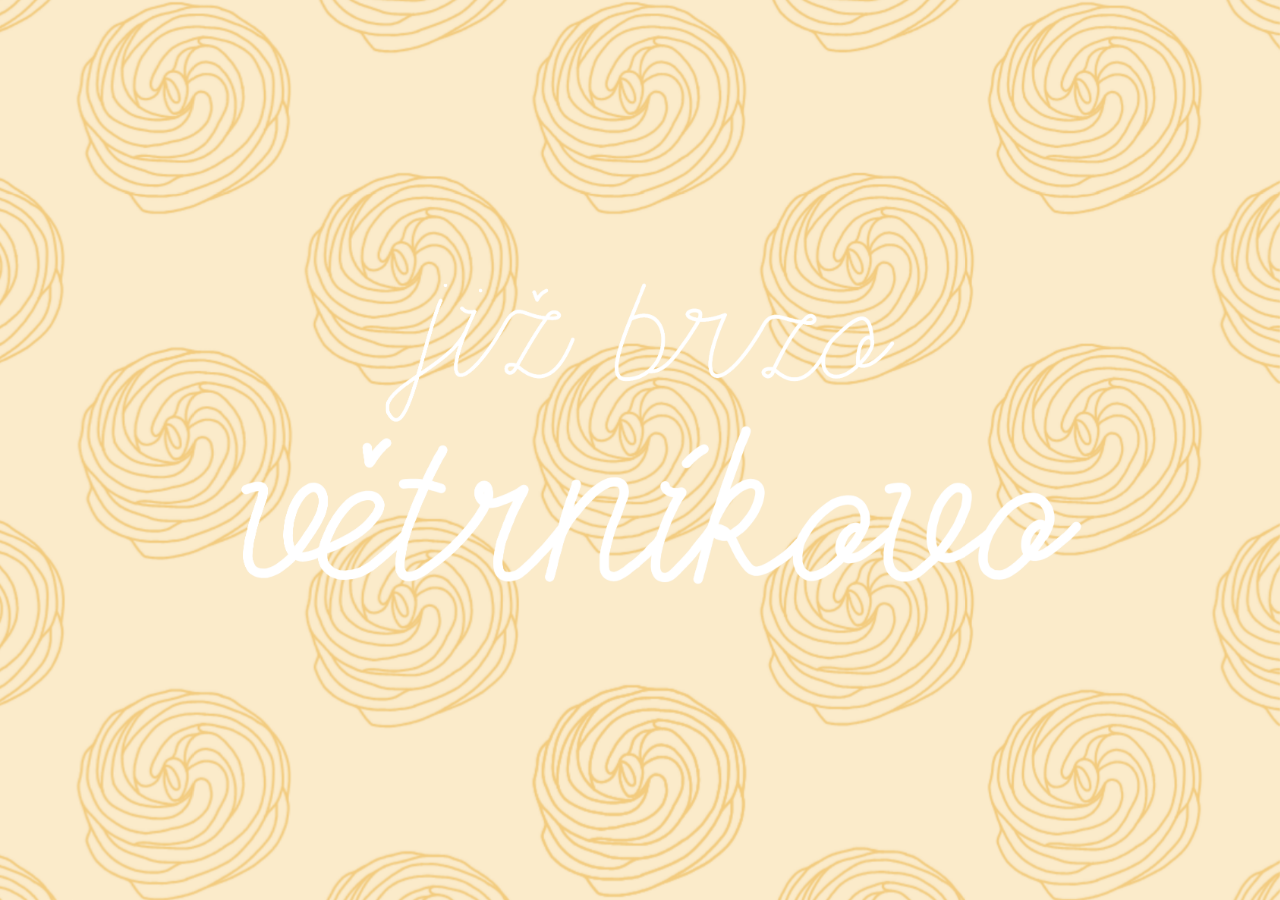
==== index.html @ 3a431cfd "Update index.html" ====
<!DOCTYPE html>
<html lang="cs">
<head>
  <meta charset="UTF-8" />
  <meta name="viewport" content="width=device-width, initial-scale=1.0, viewport-fit=cover" />
  <title>Coming Soon</title>
  <style>
    /* Reset všeho */
    * {
      margin: 0;
      padding: 0;
      box-sizing: border-box;
    }

    /* Klíč k úspěchu: Body musí být fixní a zabírat absolutně vše */
    html, body {
      width: 100%;
      height: 100%;
      overflow: hidden;
      background-color: #fbebca; /* Barva z obrázku - pojistka proti černým pruhům */
    }

    .bg-image {
      position: fixed;
      /* Tyto 4 nuly spolu s viewport-fit=cover roztáhnou img přes notch i lištu */
      top: 0;
      left: 0;
      width: 100vw;
      height: 100dvh; 
      
      /* Object-fit zajistí, že se obrázek nepomačká, ale ořízne jako pozadí */
      object-fit: cover;
      object-position: center;
      
      z-index: 1;
    }

    .img-desktop { display: block; }
    .img-mobile  { display: none; }

    @media (max-width: 768px) {
      .img-desktop { display: none; }
      .img-mobile  { display: block; }
    }
  </style>
</head>
<body>

  <img src="desktop.png" class="bg-image img-desktop" alt="Background">
  <img src="mobile.png"  class="bg-image img-mobile"  alt="Background">

</body>
</html>
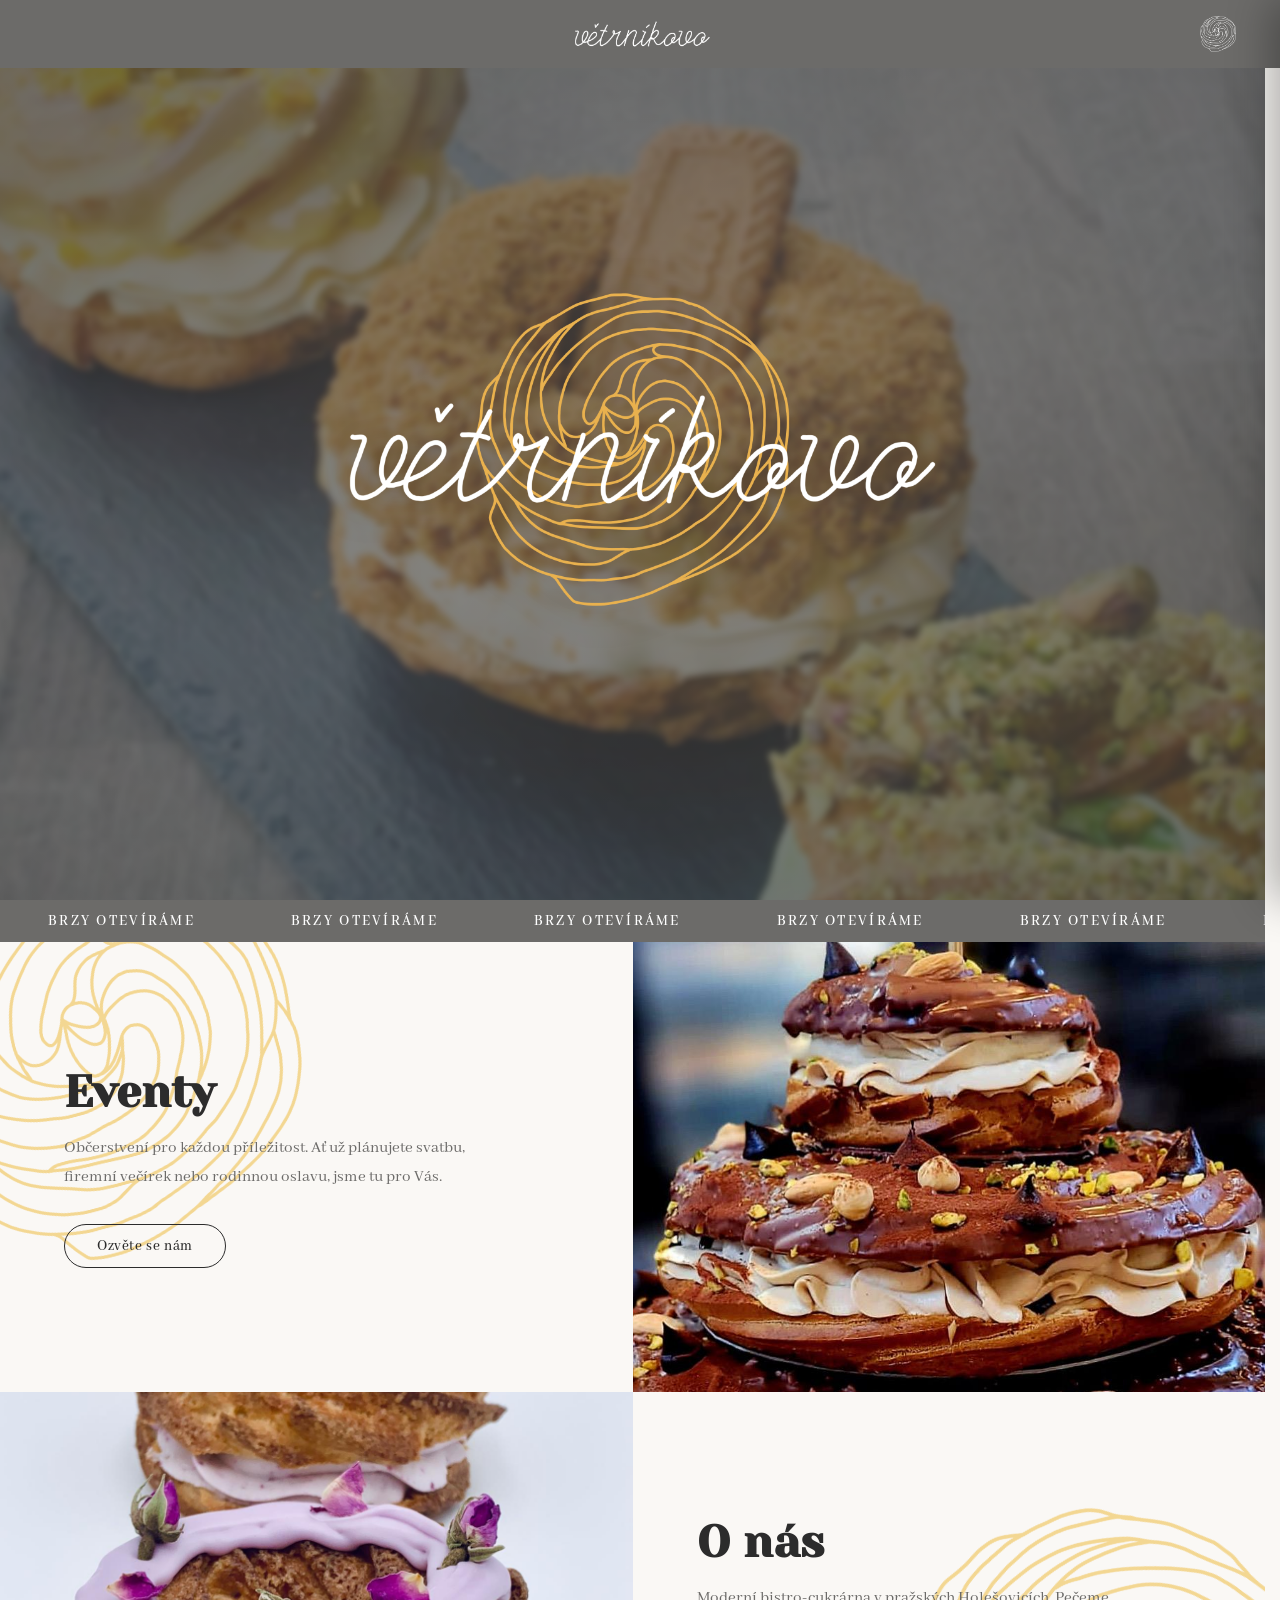
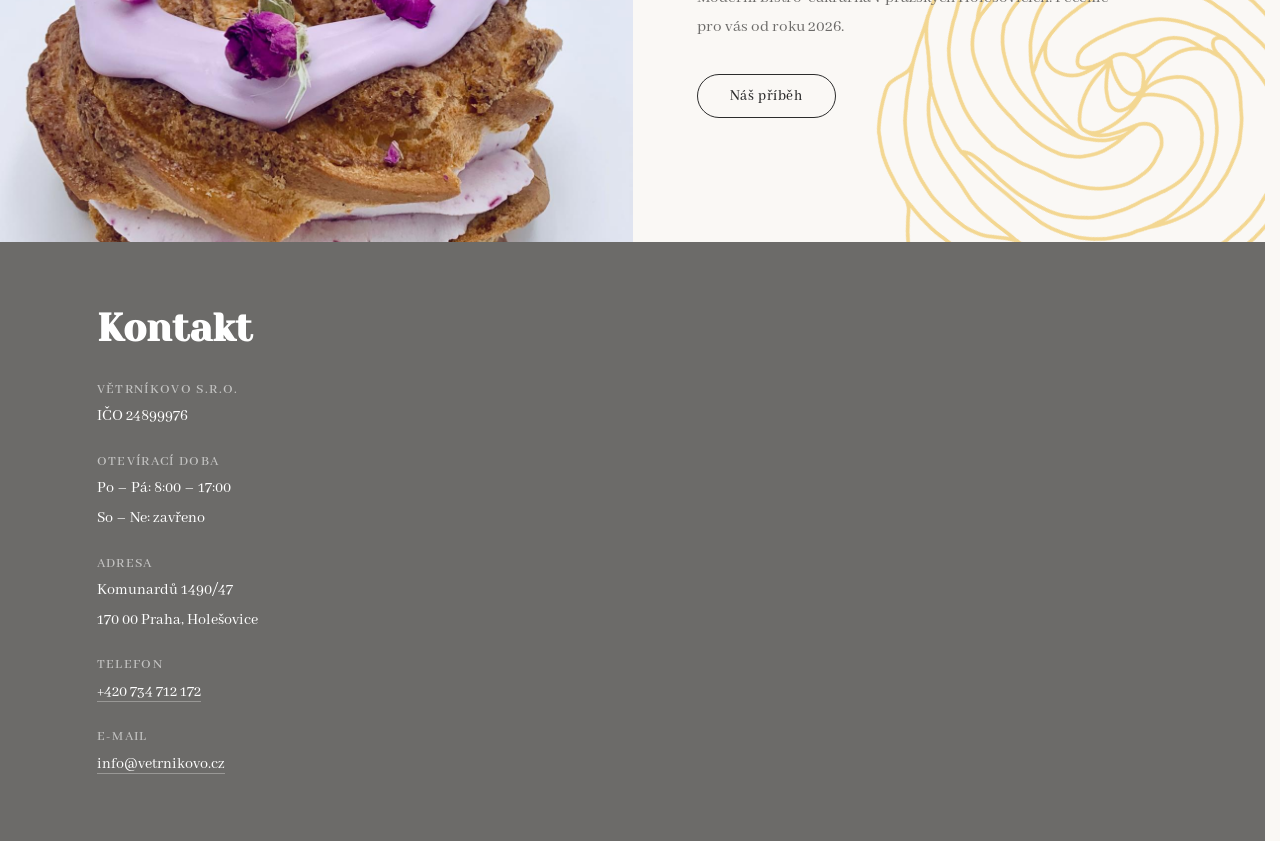
==== commit 945166e6: "V2" ====
--- a/index.html
+++ b/index.html
@@ -1,53 +1,184 @@
 <!DOCTYPE html>
 <html lang="cs">
+
 <head>
-  <meta charset="UTF-8" />
-  <meta name="viewport" content="width=device-width, initial-scale=1.0, viewport-fit=cover" />
-  <title>Coming Soon</title>
-  <style>
-    /* Reset všeho */
-    * {
-      margin: 0;
-      padding: 0;
-      box-sizing: border-box;
-    }
+    <meta charset="UTF-8">
+    <meta name="viewport" content="width=device-width, initial-scale=1.0">
+    <title>Větrníkovo</title>
+    <meta name="description" content="Větrníkovo – domácí větrníky a cukrářské speciality">
+    <link rel="preconnect" href="https://fonts.googleapis.com">
+    <link rel="preconnect" href="https://fonts.gstatic.com" crossorigin>
+    <link
+        href="https://fonts.googleapis.com/css2?family=Yeseva+One&family=Abhaya+Libre:wght@400;500;600;700&display=swap"
+        rel="stylesheet">
+    <link rel="icon" type="image/png" href="photos/logo-white.png">
+    <link rel="stylesheet" href="style.css">
+</head>
 
-    /* Klíč k úspěchu: Body musí být fixní a zabírat absolutně vše */
-    html, body {
-      width: 100%;
-      height: 100%;
-      overflow: hidden;
-      background-color: #fbebca; /* Barva z obrázku - pojistka proti černým pruhům */
-    }
-
-    .bg-image {
-      position: fixed;
-      /* Tyto 4 nuly spolu s viewport-fit=cover roztáhnou img přes notch i lištu */
-      top: 0;
-      left: 0;
-      width: 100vw;
-      height: 100dvh; 
-      
-      /* Object-fit zajistí, že se obrázek nepomačká, ale ořízne jako pozadí */
-      object-fit: cover;
-      object-position: center;
-      
-      z-index: 1;
-    }
-
-    .img-desktop { display: block; }
-    .img-mobile  { display: none; }
-
-    @media (max-width: 768px) {
-      .img-desktop { display: none; }
-      .img-mobile  { display: block; }
-    }
-  </style>
-</head>
 <body>
 
-  <img src="desktop.png" class="bg-image img-desktop" alt="Background">
-  <img src="mobile.png"  class="bg-image img-mobile"  alt="Background">
+    <!-- Top bar -->
+    <header class="top-bar" id="top-bar">
+        <div class="top-bar__spacer"></div>
+        <a href="#" class="top-bar__logo">
+            <img src="photos/vetrnikovo-white.png" alt="Větrníkovo logo" class="top-bar__logo-img">
+        </a>
+        <button class="hamburger" id="hamburger-btn" aria-label="Otevřít menu" aria-expanded="false">
+            <img src="photos/logo-white.png" alt="Menu" class="hamburger__icon">
+        </button>
+    </header>
+
+    <!-- Overlay -->
+    <div class="menu-overlay" id="menu-overlay"></div>
+
+    <!-- Slide-in menu -->
+    <nav class="slide-menu" id="slide-menu" aria-label="Hlavní navigace">
+        <button class="slide-menu__close" id="menu-close-btn" aria-label="Zavřít menu">
+            <span>&times;</span>
+        </button>
+        <ul class="slide-menu__list">
+            <li class="slide-menu__item"><a href="index.html" class="slide-menu__link">Úvod</a></li>
+            <li class="slide-menu__item"><a href="#eventy" class="slide-menu__link">Eventy</a></li>
+            <li class="slide-menu__item"><a href="o-nas.html" class="slide-menu__link">O nás</a></li>
+            <li class="slide-menu__item"><a href="#kontakt" class="slide-menu__link">Kontakt</a></li>
+        </ul>
+    </nav>
+
+    <!-- Hero section -->
+    <section class="hero" id="hero">
+        <img src="photos/logo-hero.png" alt="Větrníkovo logo" class="hero__logo">
+    </section>
+
+    <!-- Ticker strip -->
+    <div class="ticker" aria-label="Brzy otevíráme">
+        <div class="ticker__track">
+            <span class="ticker__text">BRZY OTEVÍRÁME</span>
+            <span class="ticker__text">BRZY OTEVÍRÁME</span>
+            <span class="ticker__text">BRZY OTEVÍRÁME</span>
+            <span class="ticker__text">BRZY OTEVÍRÁME</span>
+            <span class="ticker__text">BRZY OTEVÍRÁME</span>
+            <span class="ticker__text">BRZY OTEVÍRÁME</span>
+            <span class="ticker__text">BRZY OTEVÍRÁME</span>
+            <span class="ticker__text">BRZY OTEVÍRÁME</span>
+            <span class="ticker__text">BRZY OTEVÍRÁME</span>
+            <span class="ticker__text">BRZY OTEVÍRÁME</span>
+            <span class="ticker__text">BRZY OTEVÍRÁME</span>
+            <span class="ticker__text">BRZY OTEVÍRÁME</span>
+        </div>
+    </div>
+
+    <!-- Eventy & O nás section -->
+    <section class="duo-section" id="eventy">
+        <!-- Row 1: Text left, Image right -->
+        <div class="duo-section__row">
+            <div class="duo-section__text">
+                <img src="photos/logo-yellow-light.png" alt="" class="duo-section__bg-logo duo-section__bg-logo--eventy"
+                    aria-hidden="true">
+                <h2 class="duo-section__title">Eventy</h2>
+                <p class="duo-section__subtitle">Občerstvení pro každou příležitost. Ať už plánujete svatbu, firemní
+                    večírek nebo rodinnou oslavu, jsme tu pro Vás.</p>
+                <a href="#kontakt" class="duo-section__btn">Ozvěte se nám</a>
+            </div>
+            <div class="duo-section__image">
+                <img src="photos/foto1.jpg" alt="Eventy" loading="lazy">
+            </div>
+        </div>
+        <!-- Row 2: Image left, Text right -->
+        <div class="duo-section__row duo-section__row--reversed">
+            <div class="duo-section__image">
+                <img src="photos/foto2.jpg" alt="O nás" loading="lazy">
+            </div>
+            <div class="duo-section__text">
+                <img src="photos/logo-yellow-light.png" alt="" class="duo-section__bg-logo duo-section__bg-logo--onas"
+                    aria-hidden="true">
+                <h2 class="duo-section__title">O nás</h2>
+                <p class="duo-section__subtitle">Moderní bistro-cukrárna v pražských Holešovicích. Pečeme pro vás od
+                    roku 2026.
+                </p>
+                <a href="o-nas.html" class="duo-section__btn">Náš příběh</a>
+            </div>
+        </div>
+    </section>
+
+    <!-- Contact section -->
+    <section class="contact" id="kontakt">
+        <div class="contact__inner">
+            <div class="contact__info">
+                <h2 class="contact__title">Kontakt</h2>
+
+                <div class="contact__block">
+                    <h3 class="contact__label">Větrníkovo s.r.o.</h3>
+                    <p>IČO 24899976</p>
+                </div>
+
+                <div class="contact__block">
+                    <h3 class="contact__label">Otevírací doba</h3>
+                    <p>Po – Pá: 8:00 – 17:00</p>
+                    <p>So – Ne: zavřeno</p>
+                </div>
+
+                <div class="contact__block">
+                    <h3 class="contact__label">Adresa</h3>
+                    <p>Komunardů 1490/47</p>
+                    <p>170 00 Praha, Holešovice</p>
+                </div>
+
+                <div class="contact__block">
+                    <h3 class="contact__label">Telefon</h3>
+                    <p><a href="tel:+420734712172" class="contact__link">+420 734 712 172</a></p>
+                </div>
+
+                <div class="contact__block">
+                    <h3 class="contact__label">E-mail</h3>
+                    <p><a href="mailto:info@vetrnikovo.cz" class="contact__link">info@vetrnikovo.cz</a></p>
+                </div>
+            </div>
+
+            <div class="contact__map">
+                <iframe
+                    src="https://www.google.com/maps?q=V%C4%9Btrn%C3%ADkovo,+Komunard%C5%AF+1490/47,+Praha&output=embed"
+                    width="100%" height="100%" style="border:0;" allowfullscreen="" loading="lazy"
+                    referrerpolicy="no-referrer-when-downgrade" title="Větrníkovo na mapě">
+                </iframe>
+            </div>
+        </div>
+    </section>
+
+    <script>
+        const hamburgerBtn = document.getElementById('hamburger-btn');
+        const menuCloseBtn = document.getElementById('menu-close-btn');
+        const slideMenu = document.getElementById('slide-menu');
+        const menuOverlay = document.getElementById('menu-overlay');
+
+        function openMenu() {
+            slideMenu.classList.add('is-open');
+            menuOverlay.classList.add('is-visible');
+            hamburgerBtn.classList.add('is-active');
+            hamburgerBtn.setAttribute('aria-expanded', 'true');
+            document.body.style.overflow = 'hidden';
+        }
+
+        function closeMenu() {
+            slideMenu.classList.remove('is-open');
+            menuOverlay.classList.remove('is-visible');
+            hamburgerBtn.classList.remove('is-active');
+            hamburgerBtn.setAttribute('aria-expanded', 'false');
+            document.body.style.overflow = '';
+        }
+
+        hamburgerBtn.addEventListener('click', openMenu);
+        menuCloseBtn.addEventListener('click', closeMenu);
+        menuOverlay.addEventListener('click', closeMenu);
+
+        document.addEventListener('keydown', function (e) {
+            if (e.key === 'Escape') closeMenu();
+        });
+
+        document.querySelectorAll('.slide-menu__link').forEach(function (link) {
+            link.addEventListener('click', closeMenu);
+        });
+    </script>
 
 </body>
-</html>
+
+</html>
--- a/style.css
+++ b/style.css
@@ -0,0 +1,966 @@
+/* ===========================
+   Reset & Base
+   =========================== */
+*,
+*::before,
+*::after {
+    margin: 0;
+    padding: 0;
+    box-sizing: border-box;
+}
+
+html {
+    scroll-behavior: smooth;
+    scrollbar-gutter: stable;
+}
+
+body {
+    font-family: 'Abhaya Libre', serif;
+    color: #2c2c2c;
+    background-color: #faf8f5;
+    overflow-x: hidden;
+}
+
+/* ===========================
+   Top Bar
+   =========================== */
+.top-bar {
+    position: fixed;
+    top: 0;
+    left: 0;
+    width: 100%;
+    z-index: 100;
+    display: flex;
+    align-items: center;
+    justify-content: space-between;
+    padding: 12px 40px;
+    background-color: #6C6B69;
+    transition: background-color 0.3s ease;
+}
+
+.top-bar__spacer {
+    width: 44px;
+    flex-shrink: 0;
+}
+
+.top-bar__logo {
+    display: flex;
+    align-items: center;
+    text-decoration: none;
+}
+
+.top-bar__logo-img {
+    height: 36px;
+    width: auto;
+    transition: opacity 0.3s ease;
+}
+
+.top-bar__logo-img:hover {
+    opacity: 0.85;
+}
+
+/* ===========================
+   Hamburger Button (icon)
+   =========================== */
+.hamburger {
+    background: none;
+    border: none;
+    cursor: pointer;
+    display: flex;
+    align-items: center;
+    justify-content: center;
+    padding: 4px;
+    z-index: 110;
+    transition: transform 0.3s ease, opacity 0.3s ease;
+}
+
+.hamburger:hover {
+    transform: scale(1.08);
+    opacity: 0.85;
+}
+
+.hamburger__icon {
+    height: 36px;
+    width: auto;
+    display: block;
+    filter: brightness(0) invert(1);
+}
+
+/* ===========================
+   Menu Overlay
+   =========================== */
+.menu-overlay {
+    position: fixed;
+    inset: 0;
+    background: rgba(0, 0, 0, 0.5);
+    backdrop-filter: blur(4px);
+    -webkit-backdrop-filter: blur(4px);
+    z-index: 150;
+    opacity: 0;
+    visibility: hidden;
+    transition: opacity 0.4s ease, visibility 0.4s ease;
+}
+
+.menu-overlay.is-visible {
+    opacity: 1;
+    visibility: visible;
+}
+
+/* ===========================
+   Slide Menu
+   =========================== */
+.slide-menu {
+    position: fixed;
+    top: 0;
+    right: 0;
+    width: 380px;
+    max-width: 85vw;
+    height: 100vh;
+    height: 100dvh;
+    z-index: 200;
+    background: linear-gradient(160deg, #1a1a1a 0%, #2a2218 100%);
+    transform: translateX(100%);
+    transition: transform 0.45s cubic-bezier(0.4, 0, 0.2, 1);
+    display: flex;
+    flex-direction: column;
+    justify-content: center;
+    padding: 80px 50px;
+    box-shadow: -10px 0 40px rgba(0, 0, 0, 0.3);
+}
+
+.slide-menu.is-open {
+    transform: translateX(0);
+}
+
+/* Close button */
+.slide-menu__close {
+    position: absolute;
+    top: 24px;
+    right: 28px;
+    background: none;
+    border: none;
+    cursor: pointer;
+    color: rgba(255, 255, 255, 0.6);
+    font-size: 32px;
+    line-height: 1;
+    padding: 8px;
+    transition: color 0.3s ease, transform 0.3s ease;
+}
+
+.slide-menu__close:hover {
+    color: #d4a843;
+    transform: rotate(90deg);
+}
+
+/* Menu list */
+.slide-menu__list {
+    list-style: none;
+    display: flex;
+    flex-direction: column;
+    gap: 8px;
+}
+
+.slide-menu__item {
+    overflow: hidden;
+}
+
+.slide-menu__link {
+    display: block;
+    font-family: 'Yeseva One', serif;
+    font-size: 1.6rem;
+    font-weight: 600;
+    color: rgba(255, 255, 255, 0.85);
+    text-decoration: none;
+    padding: 12px 0;
+    position: relative;
+    transition: color 0.3s ease, transform 0.3s ease;
+}
+
+.slide-menu__link::after {
+    content: '';
+    position: absolute;
+    bottom: 4px;
+    left: 0;
+    width: 0;
+    height: 2px;
+    background: linear-gradient(90deg, #d4a843, #e8c66a);
+    transition: width 0.4s cubic-bezier(0.4, 0, 0.2, 1);
+}
+
+.slide-menu__link:hover {
+    color: #d4a843;
+    transform: translateX(8px);
+}
+
+.slide-menu__link:hover::after {
+    width: 40px;
+}
+
+/* Staggered animation for menu items */
+.slide-menu.is-open .slide-menu__item:nth-child(1) .slide-menu__link {
+    animation: slideIn 0.4s 0.1s both;
+}
+
+.slide-menu.is-open .slide-menu__item:nth-child(2) .slide-menu__link {
+    animation: slideIn 0.4s 0.17s both;
+}
+
+.slide-menu.is-open .slide-menu__item:nth-child(3) .slide-menu__link {
+    animation: slideIn 0.4s 0.24s both;
+}
+
+.slide-menu.is-open .slide-menu__item:nth-child(4) .slide-menu__link {
+    animation: slideIn 0.4s 0.31s both;
+}
+
+.slide-menu.is-open .slide-menu__item:nth-child(5) .slide-menu__link {
+    animation: slideIn 0.4s 0.38s both;
+}
+
+@keyframes slideIn {
+    from {
+        opacity: 0;
+        transform: translateX(30px);
+    }
+
+    to {
+        opacity: 1;
+        transform: translateX(0);
+    }
+}
+
+/* ===========================
+   Hero Section
+   =========================== */
+.hero {
+    position: relative;
+    width: 100%;
+    height: 100vh;
+    height: 100dvh;
+    display: flex;
+    align-items: center;
+    justify-content: center;
+    background-image: url('photos/background.png');
+    background-size: cover;
+    background-position: center;
+    background-repeat: no-repeat;
+    overflow: hidden;
+}
+
+/* Subtle dark overlay for better contrast */
+.hero::before {
+    content: '';
+    position: absolute;
+    inset: 0;
+    background: radial-gradient(ellipse at center, rgba(0, 0, 0, 0.15) 0%, rgba(0, 0, 0, 0.35) 100%);
+    z-index: 1;
+}
+
+.hero__logo {
+    position: relative;
+    z-index: 2;
+    width: clamp(292px, 49vw, 648px);
+    height: auto;
+    filter: drop-shadow(0 4px 20px rgba(0, 0, 0, 0.25));
+    animation: fadeInScale 1.2s cubic-bezier(0.4, 0, 0.2, 1) both;
+}
+
+@keyframes fadeInScale {
+    from {
+        opacity: 0;
+        transform: scale(0.9);
+    }
+
+    to {
+        opacity: 1;
+        transform: scale(1);
+    }
+}
+
+/* ===========================
+   Ticker Strip
+   =========================== */
+.ticker {
+    background-color: #6C6B69;
+    overflow: hidden;
+    white-space: nowrap;
+    padding: 12px 0;
+}
+
+.ticker__track {
+    display: inline-flex;
+    animation: tickerScroll 20s linear infinite;
+}
+
+.ticker__text {
+    font-family: 'Abhaya Libre', serif;
+    font-weight: 500;
+    font-size: 0.95rem;
+    letter-spacing: 0.15em;
+    color: #fff;
+    padding: 0 3rem;
+}
+
+@keyframes tickerScroll {
+    from {
+        transform: translateX(0);
+    }
+
+    to {
+        transform: translateX(-50%);
+    }
+}
+
+/* ===========================
+   Duo Section (Eventy & O nás)
+   =========================== */
+.duo-section {
+    width: 100%;
+    height: 100vh;
+    height: 100dvh;
+    display: flex;
+    flex-direction: column;
+}
+
+.duo-section__row {
+    flex: 1;
+    display: flex;
+    min-height: 0;
+}
+
+.duo-section__text {
+    flex: 0 0 50%;
+    width: 50%;
+    display: flex;
+    flex-direction: column;
+    justify-content: center;
+    padding: 3rem 4rem;
+    background-color: #faf8f5;
+    position: relative;
+    overflow: hidden;
+}
+
+.duo-section__bg-logo {
+    position: absolute;
+    pointer-events: none;
+    z-index: 1;
+    user-select: none;
+    opacity: 0.95;
+}
+
+/* Eventy: v horním levém rohu, kouká ven z horního i levého okraje obrazovky */
+.duo-section__bg-logo--eventy {
+    width: 380px;
+    height: auto;
+    top: -70px;
+    left: -80px;
+    transform: rotate(-15deg);
+}
+
+/* O nás: v pravém dolním rohu, zakrytá dole sekcí kontakt a kouká z pravého okraje */
+.duo-section__bg-logo--onas {
+    width: 440px;
+    height: auto;
+    bottom: -110px;
+    right: -60px;
+    transform: rotate(38deg);
+}
+
+.duo-section__title {
+    font-family: 'Yeseva One', serif;
+    font-size: 2.8rem;
+    font-weight: 700;
+    color: #2c2c2c;
+    margin-bottom: 1rem;
+    position: relative;
+    z-index: 2;
+}
+
+.duo-section__subtitle {
+    font-family: 'Abhaya Libre', serif;
+    font-size: 1.05rem;
+    font-weight: 300;
+    line-height: 1.7;
+    color: #6C6B69;
+    max-width: 420px;
+    position: relative;
+    z-index: 2;
+}
+
+.duo-section__btn {
+    display: inline-block;
+    align-self: flex-start;
+    margin-top: 2rem;
+    padding: 12px 32px;
+    font-family: 'Abhaya Libre', serif;
+    font-size: 0.95rem;
+    font-weight: 500;
+    letter-spacing: 0.04em;
+    color: #2c2c2c;
+    background-color: transparent;
+    border: 1.5px solid #2c2c2c;
+    border-radius: 50px;
+    text-decoration: none;
+    position: relative;
+    z-index: 2;
+    transition: all 0.35s cubic-bezier(0.4, 0, 0.2, 1);
+    cursor: pointer;
+}
+
+.duo-section__btn:hover {
+    background-color: #6C6B69;
+    border-color: #6C6B69;
+    color: #ffffff;
+    transform: translateY(-2px);
+    box-shadow: 0 6px 20px rgba(108, 107, 105, 0.25);
+}
+
+.duo-section__image {
+    flex: 0 0 50%;
+    width: 50%;
+    overflow: hidden;
+    min-height: 0;
+}
+
+.duo-section__image img {
+    width: 100%;
+    height: 100%;
+    object-fit: cover;
+    display: block;
+    transition: transform 0.6s ease;
+}
+
+.duo-section__image img:hover {
+    transform: scale(1.03);
+}
+
+/* ===========================
+   Contact Section
+   =========================== */
+.contact {
+    background-color: #6C6B69;
+    color: #fff;
+    padding: 4rem 0;
+}
+
+.contact__inner {
+    display: flex;
+    gap: 3rem;
+    max-width: 1200px;
+    margin: 0 auto;
+    padding: 0 4rem;
+}
+
+.contact__info {
+    flex: 1;
+    display: flex;
+    flex-direction: column;
+    gap: 1.5rem;
+}
+
+.contact__title {
+    font-family: 'Yeseva One', serif;
+    font-size: 2.4rem;
+    font-weight: 700;
+    margin-bottom: 0.5rem;
+}
+
+.contact__block {
+    display: flex;
+    flex-direction: column;
+    gap: 0.25rem;
+}
+
+.contact__label {
+    font-family: 'Abhaya Libre', serif;
+    font-size: 0.85rem;
+    font-weight: 500;
+    letter-spacing: 0.1em;
+    text-transform: uppercase;
+    color: rgba(255, 255, 255, 0.6);
+    margin-bottom: 0.15rem;
+}
+
+.contact__block p {
+    font-family: 'Abhaya Libre', serif;
+    font-size: 1rem;
+    font-weight: 300;
+    line-height: 1.6;
+    color: #fff;
+}
+
+.contact__link {
+    color: #fff;
+    text-decoration: none;
+    border-bottom: 1px solid rgba(255, 255, 255, 0.3);
+    transition: border-color 0.3s ease;
+}
+
+.contact__link:hover {
+    border-color: #fff;
+}
+
+.contact__map {
+    flex: 1;
+    min-height: 400px;
+    border-radius: 8px;
+    overflow: hidden;
+}
+
+.contact__map iframe {
+    display: block;
+    border-radius: 8px;
+}
+
+/* ===========================
+   About Story Section (O nás page)
+   =========================== */
+.about-story {
+    display: flex;
+    width: 100%;
+    min-height: 100vh;
+    padding-top: 60px; /* space for fixed top-bar */
+}
+
+.about-story__side {
+    flex: 0 0 25%;
+    width: 25%;
+    background-color: #faf8f5;
+    position: relative;
+    overflow: hidden;
+}
+
+.about-story__center {
+    flex: 0 0 50%;
+    width: 50%;
+    background-color: #F3D58D;
+    display: flex;
+    align-items: center;
+    justify-content: center;
+    padding: 5rem 4rem;
+}
+
+.about-story__content {
+    max-width: 540px;
+}
+
+.about-story__heading {
+    font-family: 'Yeseva One', serif;
+    font-size: 2.2rem;
+    font-weight: 700;
+    color: #2c2c2c;
+    margin-bottom: 1.2rem;
+    line-height: 1.3;
+    text-transform: uppercase;
+    letter-spacing: 0.02em;
+}
+
+.about-story__heading--sub {
+    font-size: 1.6rem;
+    margin-top: 2.5rem;
+    text-transform: uppercase;
+}
+
+.about-story__text {
+    font-family: 'Abhaya Libre', serif;
+    font-size: 1rem;
+    font-weight: 300;
+    line-height: 1.8;
+    color: #3a3a3a;
+}
+
+/* Decorative scattered logos */
+.about-story__deco {
+    position: absolute;
+    pointer-events: none;
+    user-select: none;
+    opacity: 0.9;
+    z-index: 1;
+}
+
+/* Left column logos */
+.about-story__deco--1 {
+    width: 280px;
+    height: auto;
+    top: 8%;
+    left: -40px;
+    transform: rotate(-18deg);
+}
+
+.about-story__deco--2 {
+    width: 220px;
+    height: auto;
+    top: 48%;
+    right: -30px;
+    transform: rotate(25deg);
+}
+
+.about-story__deco--3 {
+    width: 320px;
+    height: auto;
+    bottom: -40px;
+    left: 10px;
+    transform: rotate(-35deg);
+}
+
+/* Right column logos */
+.about-story__deco--4 {
+    width: 260px;
+    height: auto;
+    top: 5%;
+    right: -50px;
+    transform: rotate(12deg);
+}
+
+.about-story__deco--5 {
+    width: 300px;
+    height: auto;
+    top: 45%;
+    left: -60px;
+    transform: rotate(-22deg);
+}
+
+.about-story__deco--6 {
+    width: 240px;
+    height: auto;
+    bottom: 5%;
+    right: -20px;
+    transform: rotate(38deg);
+}
+
+/* ===========================
+   About Gallery Section (O nás page)
+   =========================== */
+.about-gallery {
+    background-color: #6C6B69;
+    padding: 4rem 1.5rem;
+}
+
+.about-gallery__grid {
+    display: flex;
+    gap: 1.5rem;
+}
+
+.about-gallery__item {
+    flex: 1;
+    overflow: hidden;
+    cursor: pointer;
+}
+
+.about-gallery__item img {
+    width: 100%;
+    height: 100%;
+    object-fit: cover;
+    display: block;
+    transition: transform 0.5s ease;
+}
+
+.about-gallery__item img:hover {
+    transform: scale(1.04);
+}
+
+/* ===========================
+   Lightbox Modal
+   =========================== */
+.lightbox {
+    position: fixed;
+    inset: 0;
+    z-index: 500;
+    background: rgba(0, 0, 0, 0.92);
+    display: flex;
+    align-items: center;
+    justify-content: center;
+    opacity: 0;
+    visibility: hidden;
+    transition: opacity 0.35s ease, visibility 0.35s ease;
+}
+
+.lightbox.is-open {
+    opacity: 1;
+    visibility: visible;
+}
+
+.lightbox__img {
+    max-width: 85vw;
+    max-height: 85vh;
+    object-fit: contain;
+    display: block;
+    transition: opacity 0.3s ease;
+}
+
+.lightbox__close {
+    position: absolute;
+    top: 24px;
+    right: 28px;
+    background: none;
+    border: none;
+    color: rgba(255, 255, 255, 0.7);
+    font-size: 36px;
+    line-height: 1;
+    cursor: pointer;
+    padding: 8px;
+    transition: color 0.3s ease, transform 0.3s ease;
+    z-index: 510;
+}
+
+.lightbox__close:hover {
+    color: #fff;
+    transform: scale(1.15);
+}
+
+.lightbox__arrow {
+    position: absolute;
+    top: 50%;
+    transform: translateY(-50%);
+    background: none;
+    border: none;
+    color: rgba(255, 255, 255, 0.6);
+    font-size: 48px;
+    cursor: pointer;
+    padding: 16px;
+    transition: color 0.3s ease, transform 0.3s ease;
+    z-index: 510;
+    user-select: none;
+}
+
+.lightbox__arrow:hover {
+    color: #fff;
+}
+
+.lightbox__arrow--prev {
+    left: 16px;
+}
+
+.lightbox__arrow--prev:hover {
+    transform: translateY(-50%) translateX(-4px);
+}
+
+.lightbox__arrow--next {
+    right: 16px;
+}
+
+.lightbox__arrow--next:hover {
+    transform: translateY(-50%) translateX(4px);
+}
+
+/* ===========================
+   Responsive – Mobile
+   =========================== */
+@media (max-width: 768px) {
+    .top-bar {
+        padding: 12px 20px;
+    }
+
+    .top-bar__logo-img {
+        height: 28px;
+    }
+
+    .hamburger__line {
+        width: 24px;
+    }
+
+    .slide-menu {
+        width: 100vw;
+        max-width: 100vw;
+        padding: 80px 36px;
+    }
+
+    .slide-menu__link {
+        font-size: 1.35rem;
+    }
+
+    .hero__logo {
+        width: clamp(227px, 81vw, 454px);
+    }
+
+    /* Duo section mobile */
+    .duo-section {
+        height: auto;
+    }
+
+    .duo-section__row {
+        flex-direction: column;
+    }
+
+    /* On mobile: image first, text second for both rows */
+    .duo-section__row .duo-section__text {
+        order: 2;
+    }
+
+    .duo-section__row .duo-section__image {
+        order: 1;
+    }
+
+    .duo-section__text,
+    .duo-section__image {
+        flex: 0 0 100%;
+        width: 100%;
+    }
+
+    .duo-section__image {
+        min-height: 250px;
+    }
+
+    .duo-section__text {
+        padding: 2.5rem 2rem;
+    }
+
+    .duo-section__title {
+        font-size: 2rem;
+    }
+
+    .duo-section__subtitle {
+        font-size: 0.95rem;
+    }
+
+    .duo-section__bg-logo--eventy {
+        width: 250px;
+        top: -45px;
+        left: -45px;
+    }
+
+    .duo-section__bg-logo--onas {
+        width: 270px;
+        bottom: -65px;
+        right: -35px;
+    }
+
+    .duo-section__btn {
+        margin-top: 1.4rem;
+        padding: 10px 26px;
+        font-size: 0.88rem;
+    }
+
+    /* Contact mobile */
+    .contact {
+        padding: 3rem 0;
+    }
+
+    .contact__inner {
+        flex-direction: column;
+        padding: 0 2rem;
+        gap: 2rem;
+    }
+
+    .contact__info {
+        gap: 1.2rem;
+    }
+
+    .contact__title {
+        font-size: 2rem;
+        margin-bottom: 0.25rem;
+    }
+
+    .contact__label {
+        font-size: 0.8rem;
+    }
+
+    .contact__block p {
+        font-size: 0.95rem;
+    }
+
+    .contact__map {
+        min-height: 300px;
+        border-radius: 6px;
+    }
+
+    /* About Story mobile */
+    .about-story {
+        flex-direction: column;
+        padding-top: 60px;
+    }
+
+    .about-story__side {
+        display: none;
+    }
+
+    .about-story__center {
+        flex: 0 0 100%;
+        width: 100%;
+        padding: 3rem 2rem;
+    }
+
+    .about-story__heading {
+        font-size: 1.7rem;
+    }
+
+    .about-story__heading--sub {
+        font-size: 1.3rem;
+        margin-top: 2rem;
+    }
+
+    .about-story__text {
+        font-size: 0.95rem;
+    }
+
+    /* About Gallery mobile */
+    .about-gallery {
+        padding: 2rem 1.5rem;
+    }
+
+    .about-gallery__grid {
+        flex-direction: column;
+        gap: 1rem;
+    }
+}
+
+@media (max-width: 480px) {
+    .top-bar {
+        padding: 10px 16px;
+    }
+
+    .top-bar__logo-img {
+        height: 24px;
+    }
+
+    .slide-menu {
+        padding: 70px 28px;
+    }
+
+    .slide-menu__link {
+        font-size: 1.2rem;
+        padding: 10px 0;
+    }
+
+    .duo-section__text {
+        padding: 2rem 1.5rem;
+    }
+
+    .duo-section__title {
+        font-size: 1.7rem;
+    }
+
+    .contact {
+        padding: 2.5rem 0;
+    }
+
+    .contact__inner {
+        padding: 0 1.5rem;
+        gap: 1.5rem;
+    }
+
+    .contact__info {
+        gap: 1rem;
+    }
+
+    .contact__title {
+        font-size: 1.7rem;
+    }
+
+    .contact__map {
+        min-height: 260px;
+    }
+
+    /* About Story small mobile */
+    .about-story__center {
+        padding: 2.5rem 1.5rem;
+    }
+
+    .about-story__heading {
+        font-size: 1.5rem;
+    }
+
+    .about-story__heading--sub {
+        font-size: 1.15rem;
+    }
+}
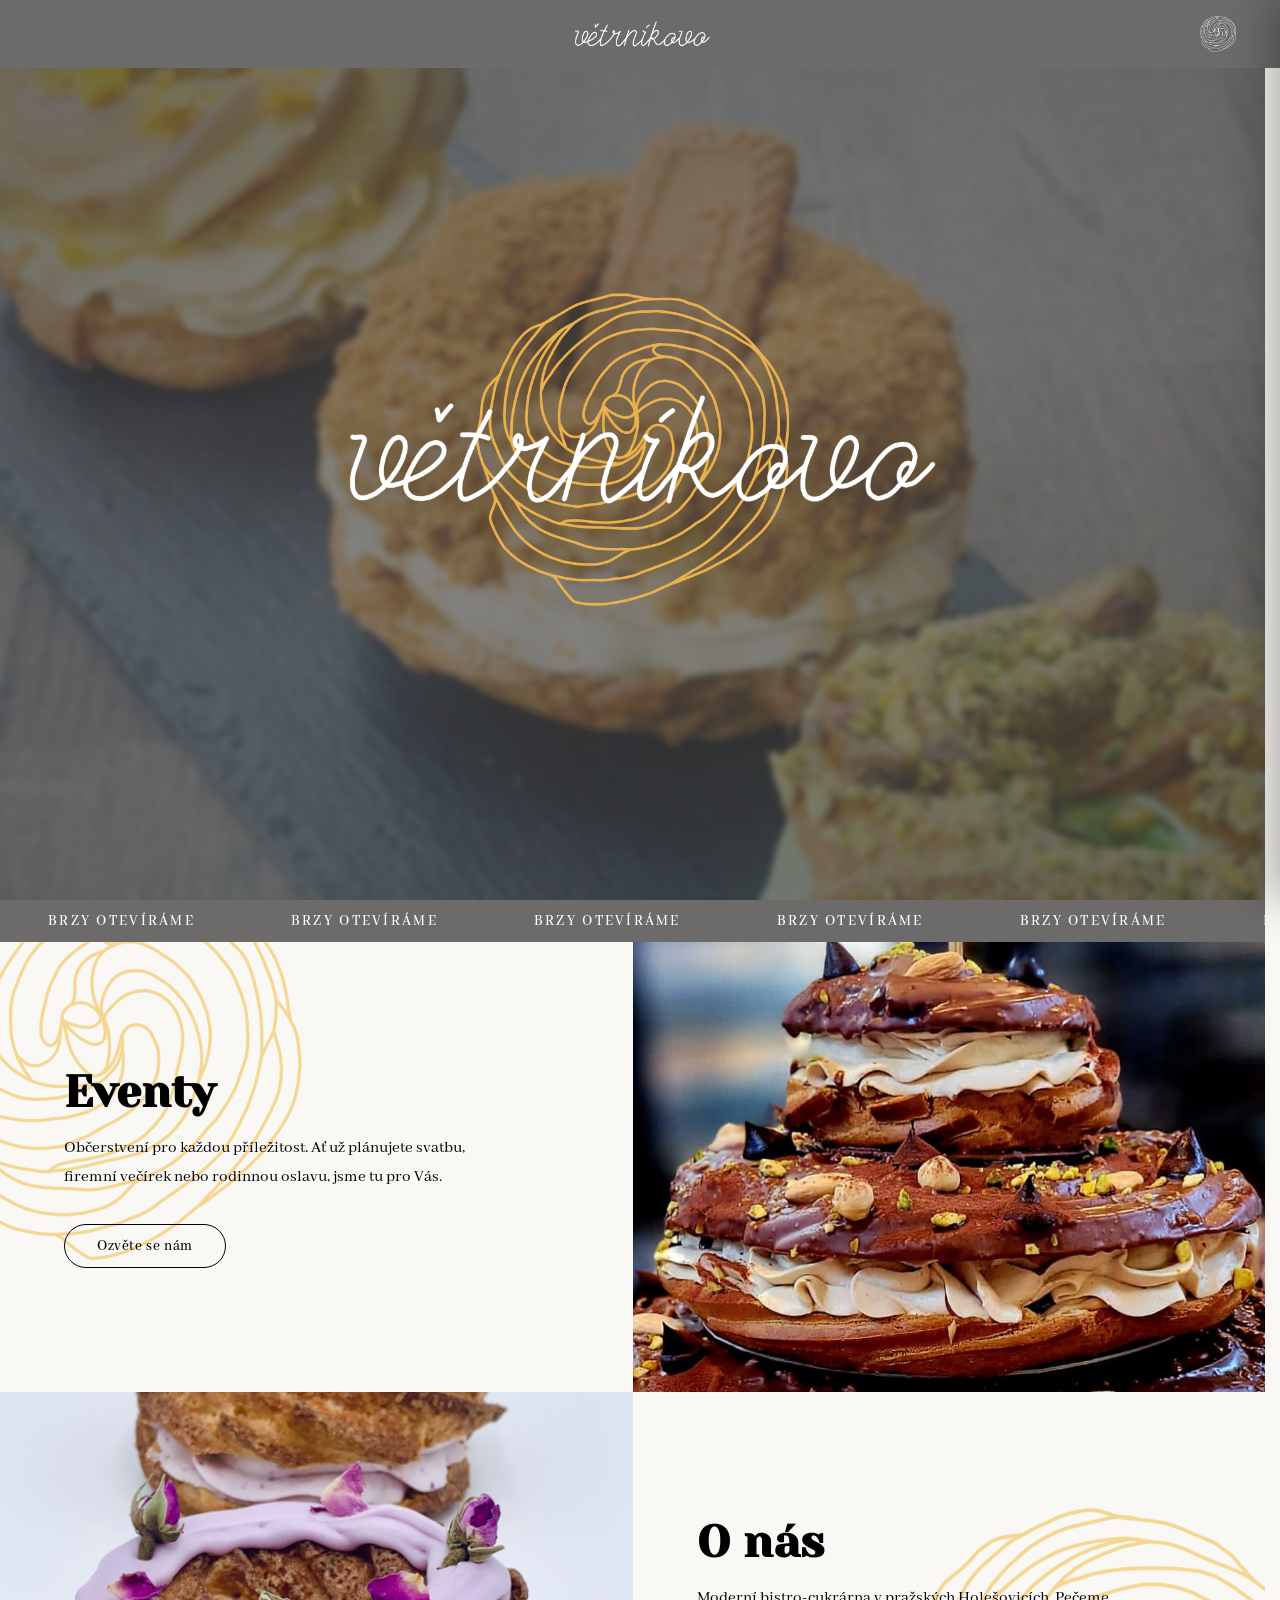
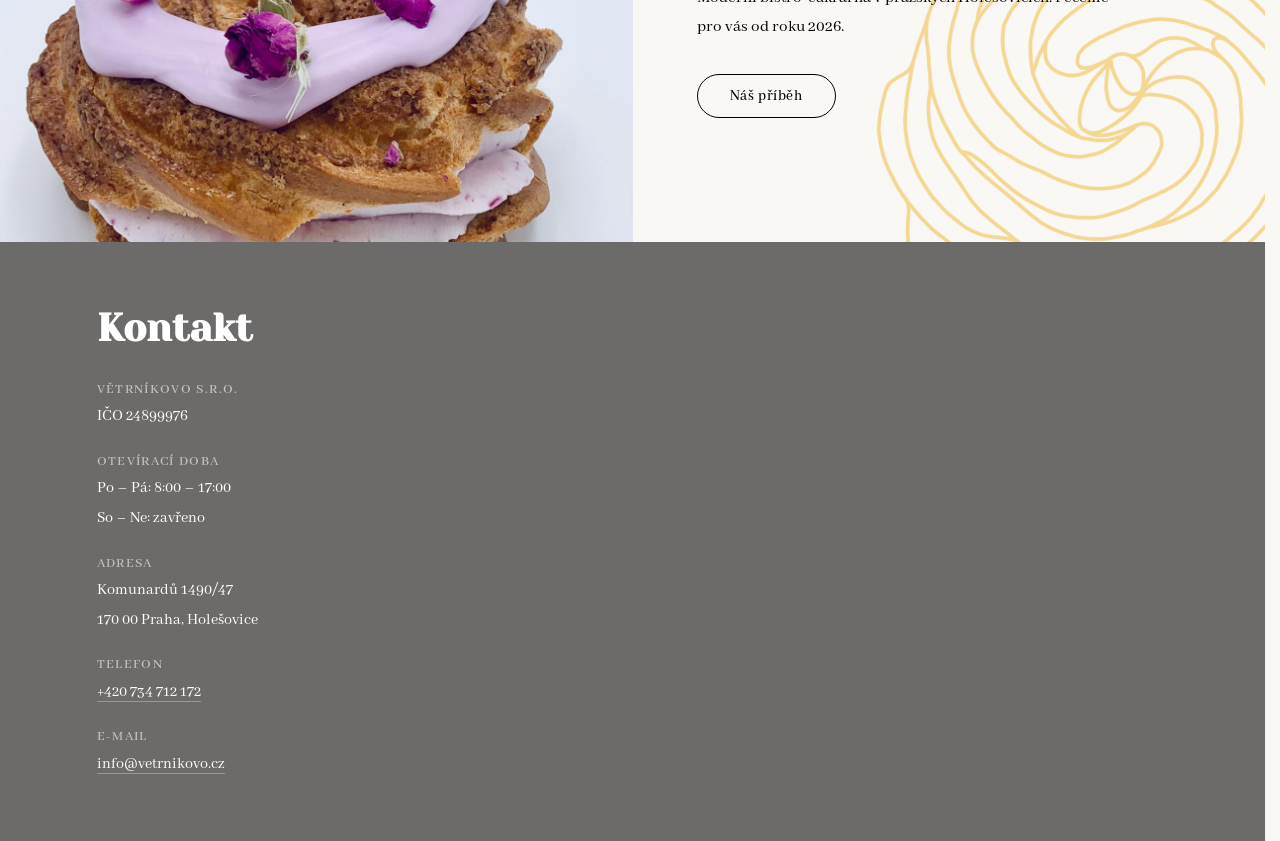
==== commit 65f015b9: "profi" ====
--- a/index.html
+++ b/index.html
@@ -5,14 +5,69 @@
     <meta charset="UTF-8">
     <meta name="viewport" content="width=device-width, initial-scale=1.0">
     <title>Větrníkovo</title>
-    <meta name="description" content="Větrníkovo – domácí větrníky a cukrářské speciality">
+    <meta name="description" content="Když na větrník, tak k nám! Zabýváme se výrobou sladkých i slaných větrníků.">
+    <link rel="canonical" href="https://vetrnikovo.cz/">
+
+    <!-- Open Graph / Facebook / WhatsApp -->
+    <meta property="og:type" content="website">
+    <meta property="og:url" content="https://vetrnikovo.cz/">
+    <meta property="og:title" content="Větrníkovo">
+    <meta property="og:description"
+        content="Když na větrník, tak k nám! Zabýváme se výrobou sladkých i slaných větrníků.">
+    <meta property="og:image" content="https://vetrnikovo.cz/photos/card.jpg">
+    <meta property="og:locale" content="cs_CZ">
+    <meta property="og:site_name" content="Větrníkovo">
+
+    <!-- Twitter -->
+    <meta name="twitter:card" content="summary_large_image">
+    <meta name="twitter:url" content="https://vetrnikovo.cz/">
+    <meta name="twitter:title" content="Větrníkovo">
+    <meta name="twitter:description"
+        content="Když na větrník, tak k nám! Zabýváme se výrobou sladkých i slaných větrníků.">
+    <meta name="twitter:image" content="https://vetrnikovo.cz/photos/card.jpg">
+
+    <!-- Favicon -->
+    <link rel="icon" type="image/png" href="photos/logo-white.png" media="(prefers-color-scheme: dark)">
+    <link rel="icon" type="image/png" href="photos/logo-yellow.png" media="(prefers-color-scheme: light)">
+    <link rel="icon" type="image/x-icon" href="favicon.ico">
+    <link rel="apple-touch-icon" sizes="180x180" href="photos/apple-touch-icon.png">
+
     <link rel="preconnect" href="https://fonts.googleapis.com">
     <link rel="preconnect" href="https://fonts.gstatic.com" crossorigin>
     <link
         href="https://fonts.googleapis.com/css2?family=Yeseva+One&family=Abhaya+Libre:wght@400;500;600;700&display=swap"
         rel="stylesheet">
-    <link rel="icon" type="image/png" href="photos/logo-white.png">
-    <link rel="stylesheet" href="style.css">
+    <link rel="stylesheet" href="style.css?v=6">
+
+    <!-- Structured Data (Schema.org Bakery) -->
+    <script type="application/ld+json">
+    {
+      "@context": "https://schema.org",
+      "@type": "Bakery",
+      "name": "Větrníkovo",
+      "legalName": "Větrníkovo s.r.o.",
+      "url": "https://vetrnikovo.cz/",
+      "logo": "https://vetrnikovo.cz/photos/logo-yellow.png",
+      "image": "https://vetrnikovo.cz/photos/card.jpg",
+      "telephone": "+420734712172",
+      "email": "info@vetrnikovo.cz",
+      "address": {
+        "@type": "PostalAddress",
+        "streetAddress": "Komunardů 1490/47",
+        "addressLocality": "Praha 7 - Holešovice",
+        "postalCode": "170 00",
+        "addressCountry": "CZ"
+      },
+      "openingHoursSpecification": [
+        {
+          "@type": "OpeningHoursSpecification",
+          "dayOfWeek": ["Monday", "Tuesday", "Wednesday", "Thursday", "Friday"],
+          "opens": "08:00",
+          "closes": "17:00"
+        }
+      ]
+    }
+    </script>
 </head>
 
 <body>
@@ -20,11 +75,11 @@
     <!-- Top bar -->
     <header class="top-bar" id="top-bar">
         <div class="top-bar__spacer"></div>
-        <a href="#" class="top-bar__logo">
+        <a href="/" class="top-bar__logo">
             <img src="photos/vetrnikovo-white.png" alt="Větrníkovo logo" class="top-bar__logo-img">
         </a>
         <button class="hamburger" id="hamburger-btn" aria-label="Otevřít menu" aria-expanded="false">
-            <img src="photos/logo-white.png" alt="Menu" class="hamburger__icon">
+            <img src="photos/logo-white.png" alt="" class="hamburger__icon">
         </button>
     </header>
 
@@ -37,16 +92,19 @@
             <span>&times;</span>
         </button>
         <ul class="slide-menu__list">
-            <li class="slide-menu__item"><a href="index.html" class="slide-menu__link">Úvod</a></li>
+            <li class="slide-menu__item"><a href="/" class="slide-menu__link">Úvod</a></li>
             <li class="slide-menu__item"><a href="#eventy" class="slide-menu__link">Eventy</a></li>
-            <li class="slide-menu__item"><a href="o-nas.html" class="slide-menu__link">O nás</a></li>
+            <li class="slide-menu__item"><a href="/o-nas" class="slide-menu__link">O nás</a></li>
             <li class="slide-menu__item"><a href="#kontakt" class="slide-menu__link">Kontakt</a></li>
         </ul>
     </nav>
 
     <!-- Hero section -->
     <section class="hero" id="hero">
-        <img src="photos/logo-hero.png" alt="Větrníkovo logo" class="hero__logo">
+        <h1 class="hero__title">
+            <img src="photos/logo-hero.png" alt="Větrníkovo" class="hero__logo">
+            <span class="sr-only">Větrníkovo</span>
+        </h1>
     </section>
 
     <!-- Ticker strip -->
@@ -95,7 +153,7 @@
                 <p class="duo-section__subtitle">Moderní bistro-cukrárna v pražských Holešovicích. Pečeme pro vás od
                     roku 2026.
                 </p>
-                <a href="o-nas.html" class="duo-section__btn">Náš příběh</a>
+                <a href="/o-nas" class="duo-section__btn">Náš příběh</a>
             </div>
         </div>
     </section>
@@ -144,41 +202,7 @@
         </div>
     </section>
 
-    <script>
-        const hamburgerBtn = document.getElementById('hamburger-btn');
-        const menuCloseBtn = document.getElementById('menu-close-btn');
-        const slideMenu = document.getElementById('slide-menu');
-        const menuOverlay = document.getElementById('menu-overlay');
-
-        function openMenu() {
-            slideMenu.classList.add('is-open');
-            menuOverlay.classList.add('is-visible');
-            hamburgerBtn.classList.add('is-active');
-            hamburgerBtn.setAttribute('aria-expanded', 'true');
-            document.body.style.overflow = 'hidden';
-        }
-
-        function closeMenu() {
-            slideMenu.classList.remove('is-open');
-            menuOverlay.classList.remove('is-visible');
-            hamburgerBtn.classList.remove('is-active');
-            hamburgerBtn.setAttribute('aria-expanded', 'false');
-            document.body.style.overflow = '';
-        }
-
-        hamburgerBtn.addEventListener('click', openMenu);
-        menuCloseBtn.addEventListener('click', closeMenu);
-        menuOverlay.addEventListener('click', closeMenu);
-
-        document.addEventListener('keydown', function (e) {
-            if (e.key === 'Escape') closeMenu();
-        });
-
-        document.querySelectorAll('.slide-menu__link').forEach(function (link) {
-            link.addEventListener('click', closeMenu);
-        });
-    </script>
-
+    <script src="main.js" defer></script>
 </body>
 
 </html>
--- a/style.css
+++ b/style.css
@@ -16,7 +16,7 @@
 
 body {
     font-family: 'Abhaya Libre', serif;
-    color: #2c2c2c;
+    color: #000000;
     background-color: #faf8f5;
     overflow-x: hidden;
 }
@@ -240,7 +240,7 @@
     display: flex;
     align-items: center;
     justify-content: center;
-    background-image: url('photos/background.png');
+    background-image: url('photos/background.jpg');
     background-size: cover;
     background-position: center;
     background-repeat: no-repeat;
@@ -256,6 +256,25 @@
     z-index: 1;
 }
 
+.hero__title {
+    margin: 0;
+    padding: 0;
+    display: contents;
+}
+
+/* Accessibility / SEO screen-reader only utility */
+.sr-only {
+    position: absolute;
+    width: 1px;
+    height: 1px;
+    padding: 0;
+    margin: -1px;
+    overflow: hidden;
+    clip: rect(0, 0, 0, 0);
+    white-space: nowrap;
+    border: 0;
+}
+
 .hero__logo {
     position: relative;
     z-index: 2;
@@ -370,7 +389,7 @@
     font-family: 'Yeseva One', serif;
     font-size: 2.8rem;
     font-weight: 700;
-    color: #2c2c2c;
+    color: #000000;
     margin-bottom: 1rem;
     position: relative;
     z-index: 2;
@@ -379,9 +398,9 @@
 .duo-section__subtitle {
     font-family: 'Abhaya Libre', serif;
     font-size: 1.05rem;
-    font-weight: 300;
+    font-weight: 400;
     line-height: 1.7;
-    color: #6C6B69;
+    color: #000000;
     max-width: 420px;
     position: relative;
     z-index: 2;
@@ -396,9 +415,9 @@
     font-size: 0.95rem;
     font-weight: 500;
     letter-spacing: 0.04em;
-    color: #2c2c2c;
+    color: #000000;
     background-color: transparent;
-    border: 1.5px solid #2c2c2c;
+    border: 1.5px solid #000000;
     border-radius: 50px;
     text-decoration: none;
     position: relative;
@@ -519,7 +538,8 @@
     display: flex;
     width: 100%;
     min-height: 100vh;
-    padding-top: 60px; /* space for fixed top-bar */
+    padding-top: 60px;
+    /* space for fixed top-bar */
 }
 
 .about-story__side {
@@ -548,7 +568,7 @@
     font-family: 'Yeseva One', serif;
     font-size: 2.2rem;
     font-weight: 700;
-    color: #2c2c2c;
+    color: #000000;
     margin-bottom: 1.2rem;
     line-height: 1.3;
     text-transform: uppercase;
@@ -564,9 +584,9 @@
 .about-story__text {
     font-family: 'Abhaya Libre', serif;
     font-size: 1rem;
-    font-weight: 300;
+    font-weight: 400;
     line-height: 1.8;
-    color: #3a3a3a;
+    color: #000000;
 }
 
 /* Decorative scattered logos */
@@ -755,10 +775,6 @@
         height: 28px;
     }
 
-    .hamburger__line {
-        width: 24px;
-    }
-
     .slide-menu {
         width: 100vw;
         max-width: 100vw;
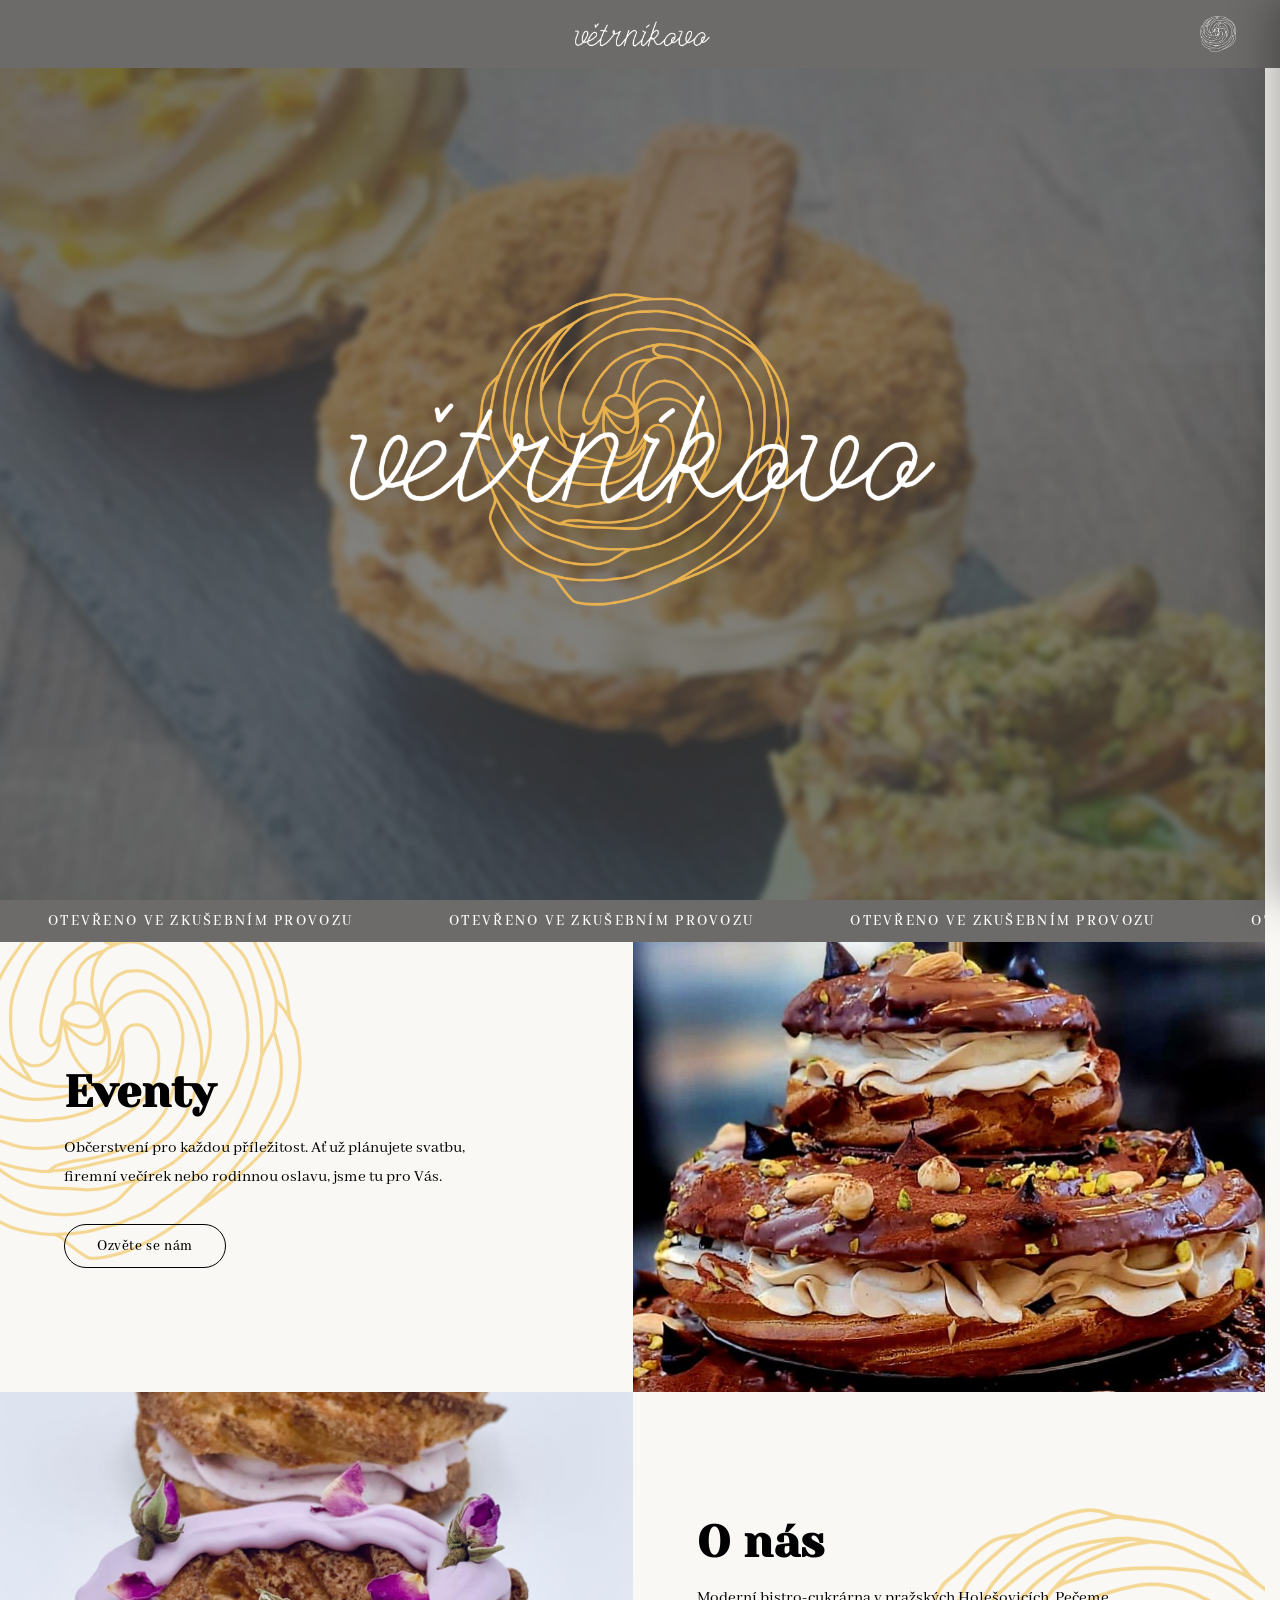
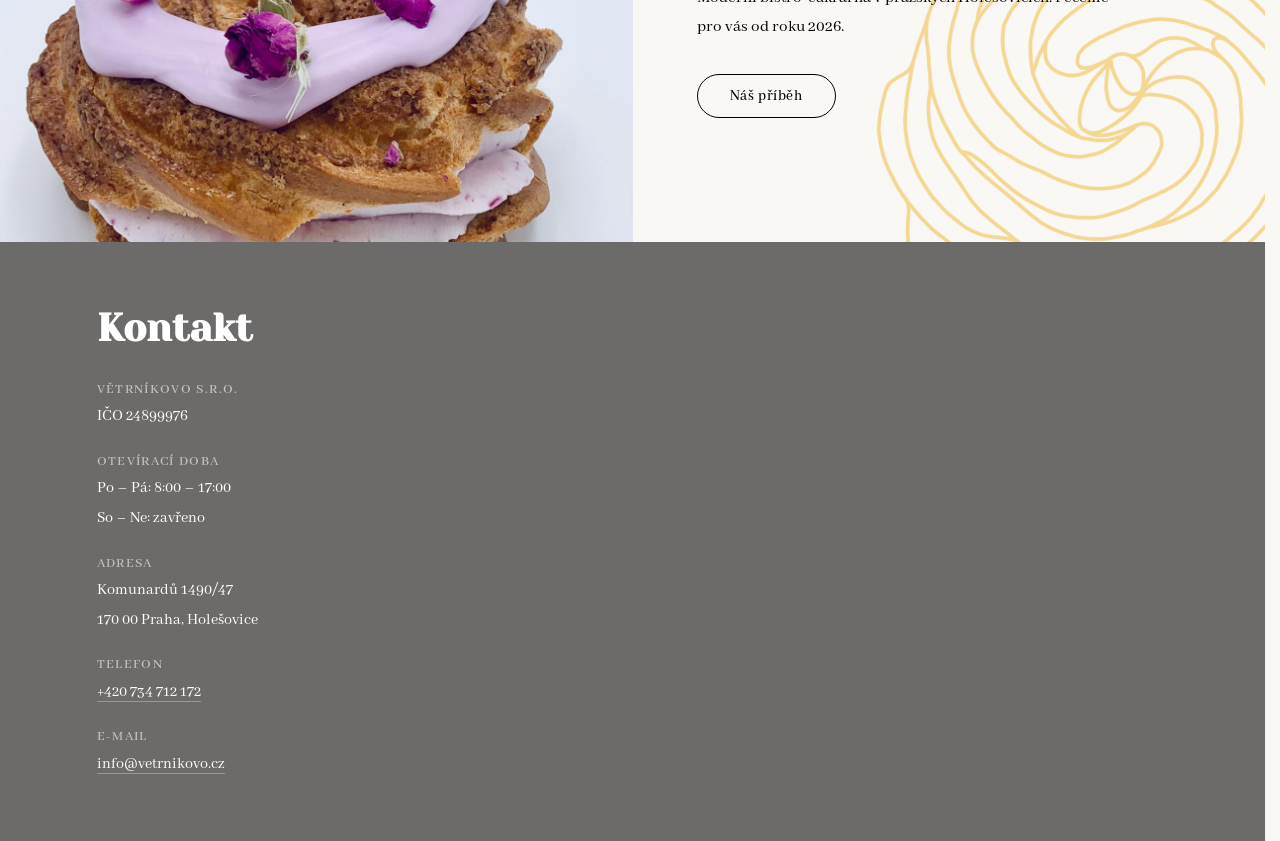
==== commit 811df4ae: "otevřeno ve zkušebním provozu" ====
--- a/index.html
+++ b/index.html
@@ -108,20 +108,20 @@
     </section>
 
     <!-- Ticker strip -->
-    <div class="ticker" aria-label="Brzy otevíráme">
+    <div class="ticker" aria-label="Otevřeno ve zkušebním provozu">
         <div class="ticker__track">
-            <span class="ticker__text">BRZY OTEVÍRÁME</span>
-            <span class="ticker__text">BRZY OTEVÍRÁME</span>
-            <span class="ticker__text">BRZY OTEVÍRÁME</span>
-            <span class="ticker__text">BRZY OTEVÍRÁME</span>
-            <span class="ticker__text">BRZY OTEVÍRÁME</span>
-            <span class="ticker__text">BRZY OTEVÍRÁME</span>
-            <span class="ticker__text">BRZY OTEVÍRÁME</span>
-            <span class="ticker__text">BRZY OTEVÍRÁME</span>
-            <span class="ticker__text">BRZY OTEVÍRÁME</span>
-            <span class="ticker__text">BRZY OTEVÍRÁME</span>
-            <span class="ticker__text">BRZY OTEVÍRÁME</span>
-            <span class="ticker__text">BRZY OTEVÍRÁME</span>
+            <span class="ticker__text">OTEVŘENO VE ZKUŠEBNÍM PROVOZU</span>
+            <span class="ticker__text">OTEVŘENO VE ZKUŠEBNÍM PROVOZU</span>
+            <span class="ticker__text">OTEVŘENO VE ZKUŠEBNÍM PROVOZU</span>
+            <span class="ticker__text">OTEVŘENO VE ZKUŠEBNÍM PROVOZU</span>
+            <span class="ticker__text">OTEVŘENO VE ZKUŠEBNÍM PROVOZU</span>
+            <span class="ticker__text">OTEVŘENO VE ZKUŠEBNÍM PROVOZU</span>
+            <span class="ticker__text">OTEVŘENO VE ZKUŠEBNÍM PROVOZU</span>
+            <span class="ticker__text">OTEVŘENO VE ZKUŠEBNÍM PROVOZU</span>
+            <span class="ticker__text">OTEVŘENO VE ZKUŠEBNÍM PROVOZU</span>
+            <span class="ticker__text">OTEVŘENO VE ZKUŠEBNÍM PROVOZU</span>
+            <span class="ticker__text">OTEVŘENO VE ZKUŠEBNÍM PROVOZU</span>
+            <span class="ticker__text">OTEVŘENO VE ZKUŠEBNÍM PROVOZU</span>
         </div>
     </div>
 
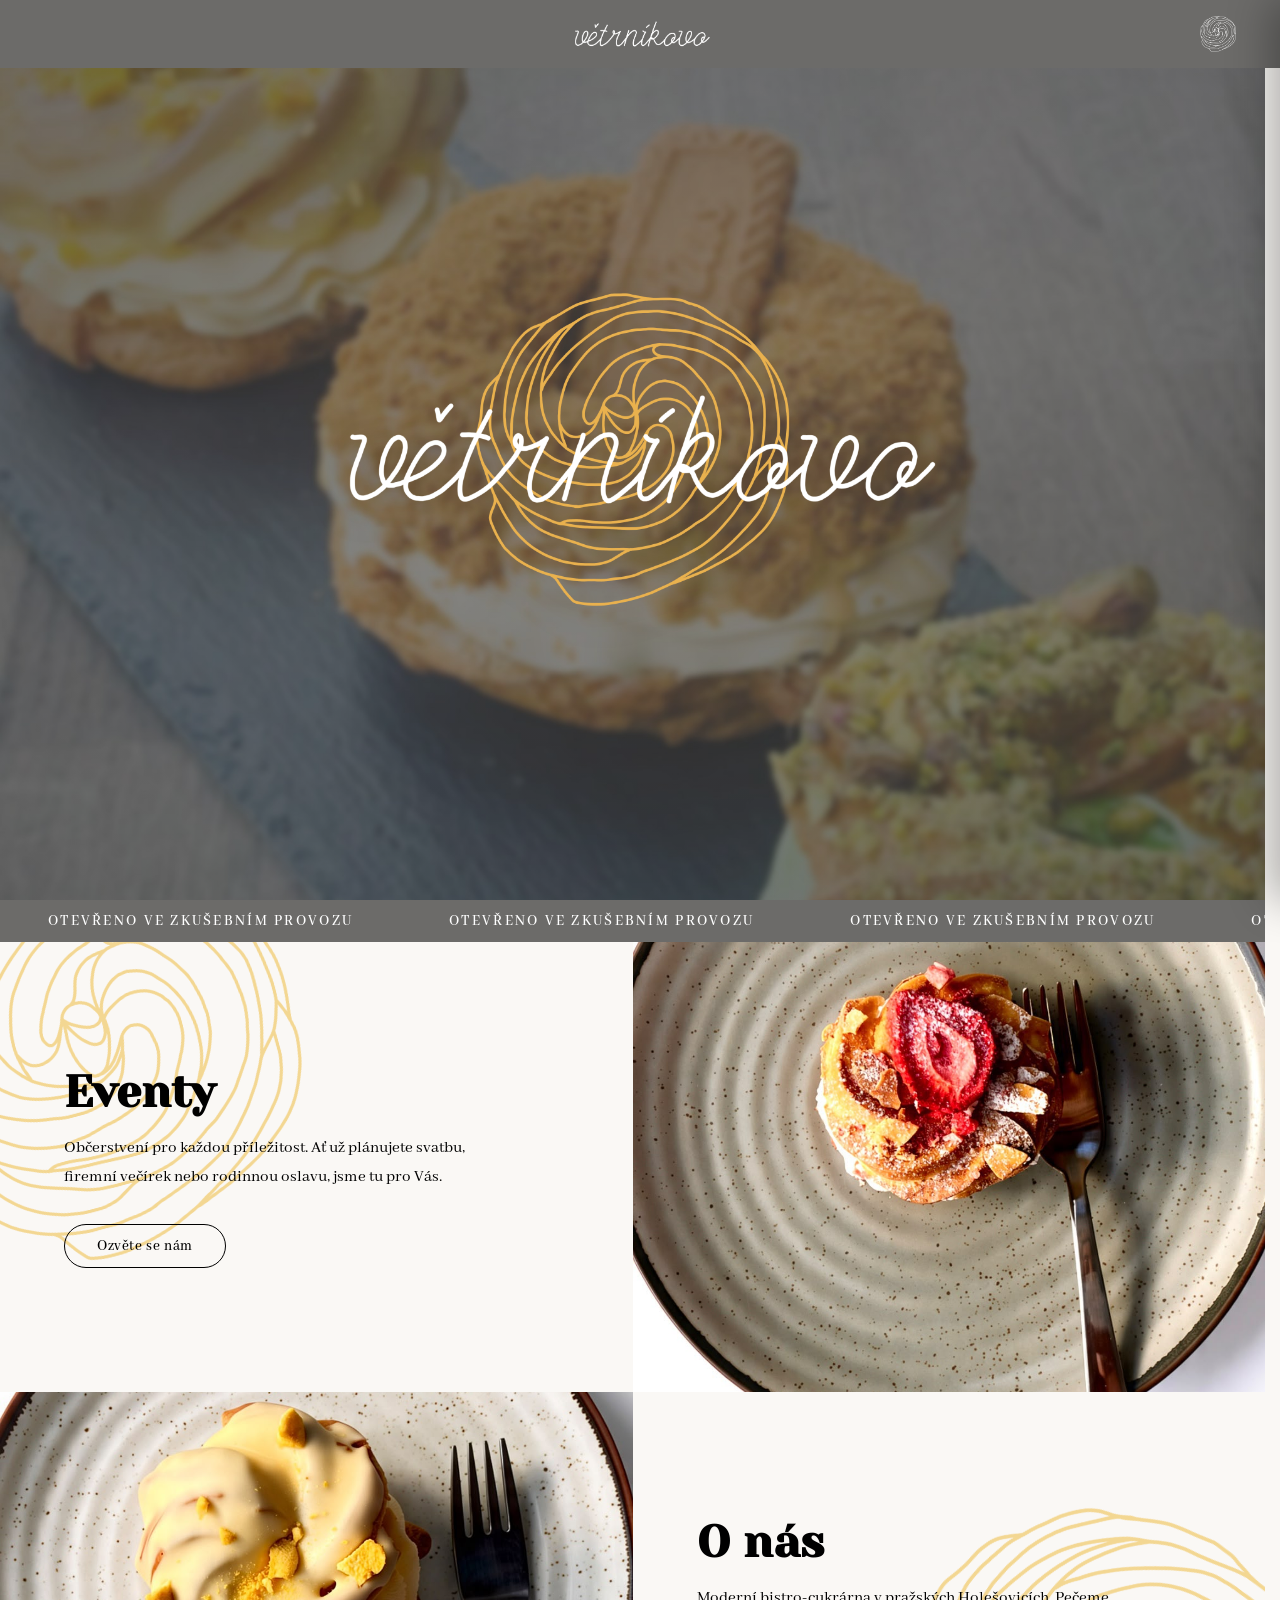
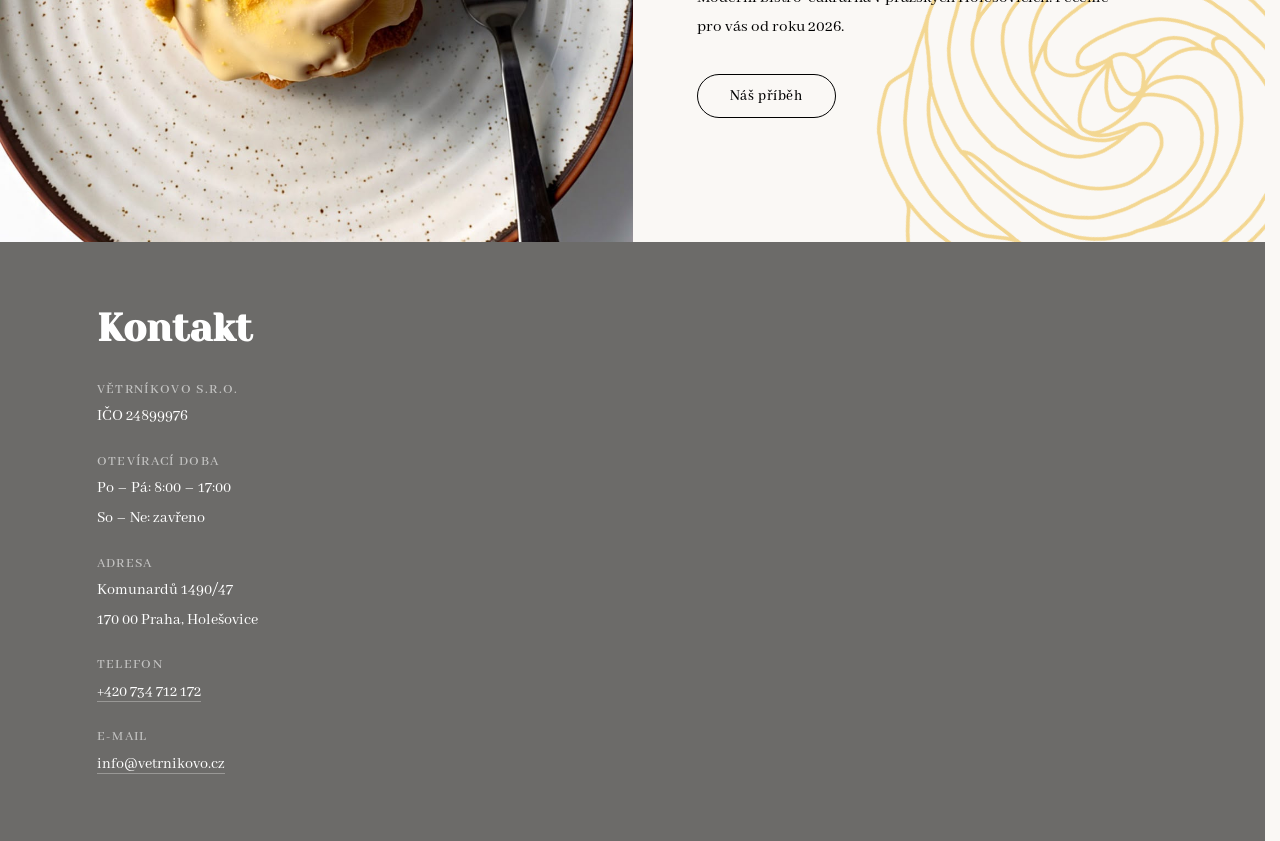
==== commit ba825f66: "fotky index" ====
--- a/index.html
+++ b/index.html
@@ -95,6 +95,7 @@
             <li class="slide-menu__item"><a href="/" class="slide-menu__link">Úvod</a></li>
             <li class="slide-menu__item"><a href="#eventy" class="slide-menu__link">Eventy</a></li>
             <li class="slide-menu__item"><a href="/o-nas" class="slide-menu__link">O nás</a></li>
+            <li class="slide-menu__item"><a href="/galerie" class="slide-menu__link">Galerie</a></li>
             <li class="slide-menu__item"><a href="#kontakt" class="slide-menu__link">Kontakt</a></li>
         </ul>
     </nav>
@@ -138,13 +139,13 @@
                 <a href="#kontakt" class="duo-section__btn">Ozvěte se nám</a>
             </div>
             <div class="duo-section__image">
-                <img src="photos/foto1.jpg" alt="Eventy" loading="lazy">
+                <img src="photos/gallery/01-nabídka/01-větrník-jahoda.jpeg" alt="Eventy" loading="lazy">
             </div>
         </div>
         <!-- Row 2: Image left, Text right -->
         <div class="duo-section__row duo-section__row--reversed">
             <div class="duo-section__image">
-                <img src="photos/foto2.jpg" alt="O nás" loading="lazy">
+                <img src="photos/gallery/01-nabídka/02-větrník-mango.jpeg" alt="O nás" loading="lazy">
             </div>
             <div class="duo-section__text">
                 <img src="photos/logo-yellow-light.png" alt="" class="duo-section__bg-logo duo-section__bg-logo--onas"
--- a/style.css
+++ b/style.css
@@ -589,6 +589,38 @@
     color: #000000;
 }
 
+.about-story__cta {
+    display: flex;
+    justify-content: center;
+    margin-top: 2.5rem;
+}
+
+.about-story__btn {
+    display: inline-flex;
+    align-items: center;
+    gap: 0.6rem;
+    padding: 13px 34px;
+    font-family: 'Abhaya Libre', serif;
+    font-size: 1.05rem;
+    font-weight: 600;
+    letter-spacing: 0.04em;
+    color: #000000;
+    background-color: transparent;
+    border: 1.5px solid #000000;
+    border-radius: 50px;
+    text-decoration: none;
+    transition: all 0.35s cubic-bezier(0.4, 0, 0.2, 1);
+    cursor: pointer;
+}
+
+.about-story__btn:hover {
+    background-color: #6C6B69;
+    border-color: #6C6B69;
+    color: #ffffff;
+    transform: translateY(-2px);
+    box-shadow: 0 6px 20px rgba(108, 107, 105, 0.25);
+}
+
 /* Decorative scattered logos */
 .about-story__deco {
     position: absolute;
@@ -646,6 +678,142 @@
     bottom: 5%;
     right: -20px;
     transform: rotate(38deg);
+}
+
+/* ===========================
+   Gallery Page Albums (Galerie page)
+   =========================== */
+.about-story__content--gallery {
+    width: 100%;
+    max-width: 560px;
+}
+
+.gallery-albums {
+    display: flex;
+    flex-direction: column;
+    gap: 1.8rem;
+    margin-top: 1.8rem;
+    width: 100%;
+}
+
+.gallery-album {
+    position: relative;
+    width: 100%;
+    height: 220px;
+    border-radius: 12px;
+    overflow: hidden;
+    cursor: pointer;
+    box-shadow: 0 10px 28px rgba(0, 0, 0, 0.16);
+    transition: transform 0.4s cubic-bezier(0.22, 1, 0.36, 1), box-shadow 0.4s ease;
+    user-select: none;
+    outline: none;
+    display: block;
+}
+
+.gallery-album:hover,
+.gallery-album:focus-visible {
+    transform: translateY(-4px) scale(1.01);
+    box-shadow: 0 16px 36px rgba(0, 0, 0, 0.26);
+}
+
+.gallery-album:focus-visible {
+    box-shadow: 0 0 0 3px #ffffff, 0 16px 36px rgba(0, 0, 0, 0.3);
+}
+
+.gallery-album__media {
+    position: absolute;
+    inset: 0;
+    width: 100%;
+    height: 100%;
+    overflow: hidden;
+}
+
+.gallery-album__bg {
+    width: 100%;
+    height: 100%;
+    object-fit: cover;
+    object-position: center;
+    display: block;
+    transition: transform 0.6s cubic-bezier(0.22, 1, 0.36, 1);
+}
+
+.gallery-album:hover .gallery-album__bg,
+.gallery-album:focus-visible .gallery-album__bg {
+    transform: scale(1.08);
+}
+
+.gallery-album__overlay {
+    position: absolute;
+    inset: 0;
+    background: linear-gradient(
+        180deg,
+        rgba(0, 0, 0, 0.25) 0%,
+        rgba(0, 0, 0, 0.55) 60%,
+        rgba(0, 0, 0, 0.75) 100%
+    );
+    transition: background 0.35s ease;
+}
+
+.gallery-album:hover .gallery-album__overlay,
+.gallery-album:focus-visible .gallery-album__overlay {
+    background: linear-gradient(
+        180deg,
+        rgba(0, 0, 0, 0.15) 0%,
+        rgba(0, 0, 0, 0.45) 55%,
+        rgba(0, 0, 0, 0.8) 100%
+    );
+}
+
+.gallery-album__content {
+    position: absolute;
+    inset: 0;
+    display: flex;
+    flex-direction: column;
+    align-items: center;
+    justify-content: center;
+    padding: 1.5rem;
+    text-align: center;
+    z-index: 2;
+    gap: 0.6rem;
+}
+
+.gallery-album__title {
+    font-family: 'Yeseva One', serif;
+    font-size: 2.2rem;
+    font-weight: 700;
+    color: #ffffff;
+    text-transform: uppercase;
+    letter-spacing: 0.05em;
+    line-height: 1.2;
+    margin: 0;
+    text-shadow: 0 3px 16px rgba(0, 0, 0, 0.8);
+    transition: transform 0.35s ease;
+}
+
+.gallery-album:hover .gallery-album__title {
+    transform: scale(1.04);
+}
+
+.gallery-album__badge {
+    display: inline-block;
+    font-family: 'Abhaya Libre', serif;
+    font-size: 0.95rem;
+    font-weight: 600;
+    color: rgba(255, 255, 255, 0.95);
+    background: rgba(0, 0, 0, 0.4);
+    backdrop-filter: blur(4px);
+    -webkit-backdrop-filter: blur(4px);
+    border: 1px solid rgba(255, 255, 255, 0.3);
+    padding: 3px 16px;
+    border-radius: 20px;
+    letter-spacing: 0.04em;
+    text-shadow: 0 1px 4px rgba(0, 0, 0, 0.5);
+    transition: background 0.3s ease, border-color 0.3s ease;
+}
+
+.gallery-album:hover .gallery-album__badge {
+    background: rgba(255, 255, 255, 0.25);
+    border-color: rgba(255, 255, 255, 0.65);
 }
 
 /* ===========================
@@ -693,6 +861,11 @@
     opacity: 0;
     visibility: hidden;
     transition: opacity 0.35s ease, visibility 0.35s ease;
+    overflow: hidden;
+    overscroll-behavior: contain;
+    touch-action: none;
+    -webkit-user-select: none;
+    user-select: none;
 }
 
 .lightbox.is-open {
@@ -700,12 +873,118 @@
     visibility: visible;
 }
 
+.lightbox__content {
+    display: flex;
+    flex-direction: column;
+    align-items: center;
+    justify-content: center;
+    gap: 1.25rem;
+    max-width: 90vw;
+    max-height: 92vh;
+    z-index: 505;
+    position: relative;
+    touch-action: none;
+    -webkit-user-select: none;
+    user-select: none;
+}
+
+.lightbox__stage {
+    display: flex;
+    align-items: center;
+    justify-content: center;
+    max-width: 100%;
+    max-height: calc(86vh - 90px);
+    touch-action: none;
+}
+
 .lightbox__img {
-    max-width: 85vw;
-    max-height: 85vh;
+    max-width: 82vw;
+    max-height: calc(86vh - 90px);
     object-fit: contain;
     display: block;
-    transition: opacity 0.3s ease;
+    border-radius: 4px;
+    box-shadow: 0 12px 40px rgba(0, 0, 0, 0.65);
+    transition: opacity 0.25s ease;
+    touch-action: none;
+    -webkit-user-select: none;
+    user-select: none;
+    -webkit-touch-callout: none;
+}
+
+/* Lightbox thumbnail strip */
+.lightbox__thumbs {
+    display: flex;
+    align-items: center;
+    justify-content: center;
+    gap: 0.75rem;
+    padding: 6px 12px;
+    max-width: 100%;
+    overflow-x: auto;
+    overscroll-behavior: contain;
+    touch-action: pan-x;
+    -webkit-overflow-scrolling: touch;
+    scrollbar-width: thin;
+    scrollbar-color: rgba(255, 255, 255, 0.3) transparent;
+}
+
+.lightbox__thumbs::-webkit-scrollbar {
+    height: 4px;
+}
+
+.lightbox__thumbs::-webkit-scrollbar-thumb {
+    background: rgba(255, 255, 255, 0.3);
+    border-radius: 4px;
+}
+
+.lightbox__thumb {
+    position: relative;
+    height: 58px;
+    width: auto;
+    aspect-ratio: 1 / 1;
+    flex: 0 0 auto;
+    padding: 0;
+    border: 2px solid transparent;
+    border-radius: 6px;
+    overflow: hidden;
+    background: rgba(255, 255, 255, 0.1);
+    cursor: pointer;
+    opacity: 0.45;
+    filter: brightness(0.75);
+    transition: opacity 0.25s ease, filter 0.25s ease, border-color 0.25s ease, transform 0.25s ease, box-shadow 0.25s ease;
+    outline: none;
+    touch-action: manipulation;
+    -webkit-tap-highlight-color: transparent;
+    -webkit-user-select: none;
+    user-select: none;
+}
+
+.lightbox__thumb img {
+    width: 100%;
+    height: 100%;
+    object-fit: cover;
+    display: block;
+    pointer-events: none;
+}
+
+.lightbox__thumb:hover {
+    opacity: 0.85;
+    filter: brightness(0.95);
+    transform: translateY(-2px);
+    border-color: rgba(255, 255, 255, 0.4);
+}
+
+.lightbox__thumb.is-active,
+.lightbox__thumb[aria-current="true"] {
+    opacity: 1;
+    filter: brightness(1);
+    border-color: #ffffff;
+    box-shadow: 0 0 12px rgba(255, 255, 255, 0.45), 0 4px 12px rgba(0, 0, 0, 0.5);
+    transform: scale(1.06);
+}
+
+.lightbox__thumb:focus-visible {
+    border-color: #ffffff;
+    box-shadow: 0 0 0 2px rgba(255, 255, 255, 0.8);
 }
 
 .lightbox__close {
@@ -721,6 +1000,10 @@
     padding: 8px;
     transition: color 0.3s ease, transform 0.3s ease;
     z-index: 510;
+    touch-action: manipulation;
+    -webkit-tap-highlight-color: transparent;
+    -webkit-user-select: none;
+    user-select: none;
 }
 
 .lightbox__close:hover {
@@ -741,6 +1024,10 @@
     transition: color 0.3s ease, transform 0.3s ease;
     z-index: 510;
     user-select: none;
+    -webkit-user-select: none;
+    -webkit-touch-callout: none;
+    -webkit-tap-highlight-color: transparent;
+    touch-action: manipulation;
 }
 
 .lightbox__arrow:hover {
@@ -884,6 +1171,8 @@
     .about-story {
         flex-direction: column;
         padding-top: 60px;
+        min-height: auto;
+        background-color: #F3D58D;
     }
 
     .about-story__side {
@@ -891,9 +1180,10 @@
     }
 
     .about-story__center {
-        flex: 0 0 100%;
+        flex: 1 1 auto;
         width: 100%;
         padding: 3rem 2rem;
+        background-color: #F3D58D;
     }
 
     .about-story__heading {
@@ -918,6 +1208,64 @@
         flex-direction: column;
         gap: 1rem;
     }
+
+    /* Lightbox mobile */
+    .lightbox {
+        padding: 12px;
+    }
+
+    .lightbox__content {
+        max-width: 95vw;
+        max-height: 94vh;
+        gap: 0.85rem;
+    }
+
+    .lightbox__stage {
+        max-height: calc(76vh - 60px);
+    }
+
+    .lightbox__img {
+        max-width: 92vw;
+        max-height: calc(76vh - 60px);
+    }
+
+    .lightbox__thumbs {
+        gap: 0.5rem;
+        padding: 4px 6px;
+        max-width: 100%;
+    }
+
+    .lightbox__thumb {
+        height: 48px;
+        width: auto;
+    }
+
+    .lightbox__arrow {
+        font-size: 38px;
+        padding: 8px;
+    }
+
+    .lightbox__arrow--prev {
+        left: 8px;
+    }
+
+    .lightbox__arrow--next {
+        right: 8px;
+    }
+
+    .lightbox__close {
+        top: 14px;
+        right: 16px;
+        font-size: 32px;
+    }
+
+    .gallery-album {
+        height: 190px;
+    }
+
+    .gallery-album__title {
+        font-size: 1.85rem;
+    }
 }
 
 @media (max-width: 480px) {
@@ -979,4 +1327,22 @@
     .about-story__heading--sub {
         font-size: 1.15rem;
     }
+
+    .lightbox__thumb {
+        height: 42px;
+        width: auto;
+    }
+
+    .gallery-album {
+        height: 165px;
+    }
+
+    .gallery-album__title {
+        font-size: 1.55rem;
+    }
+
+    .gallery-album__badge {
+        font-size: 0.85rem;
+        padding: 2px 12px;
+    }
 }
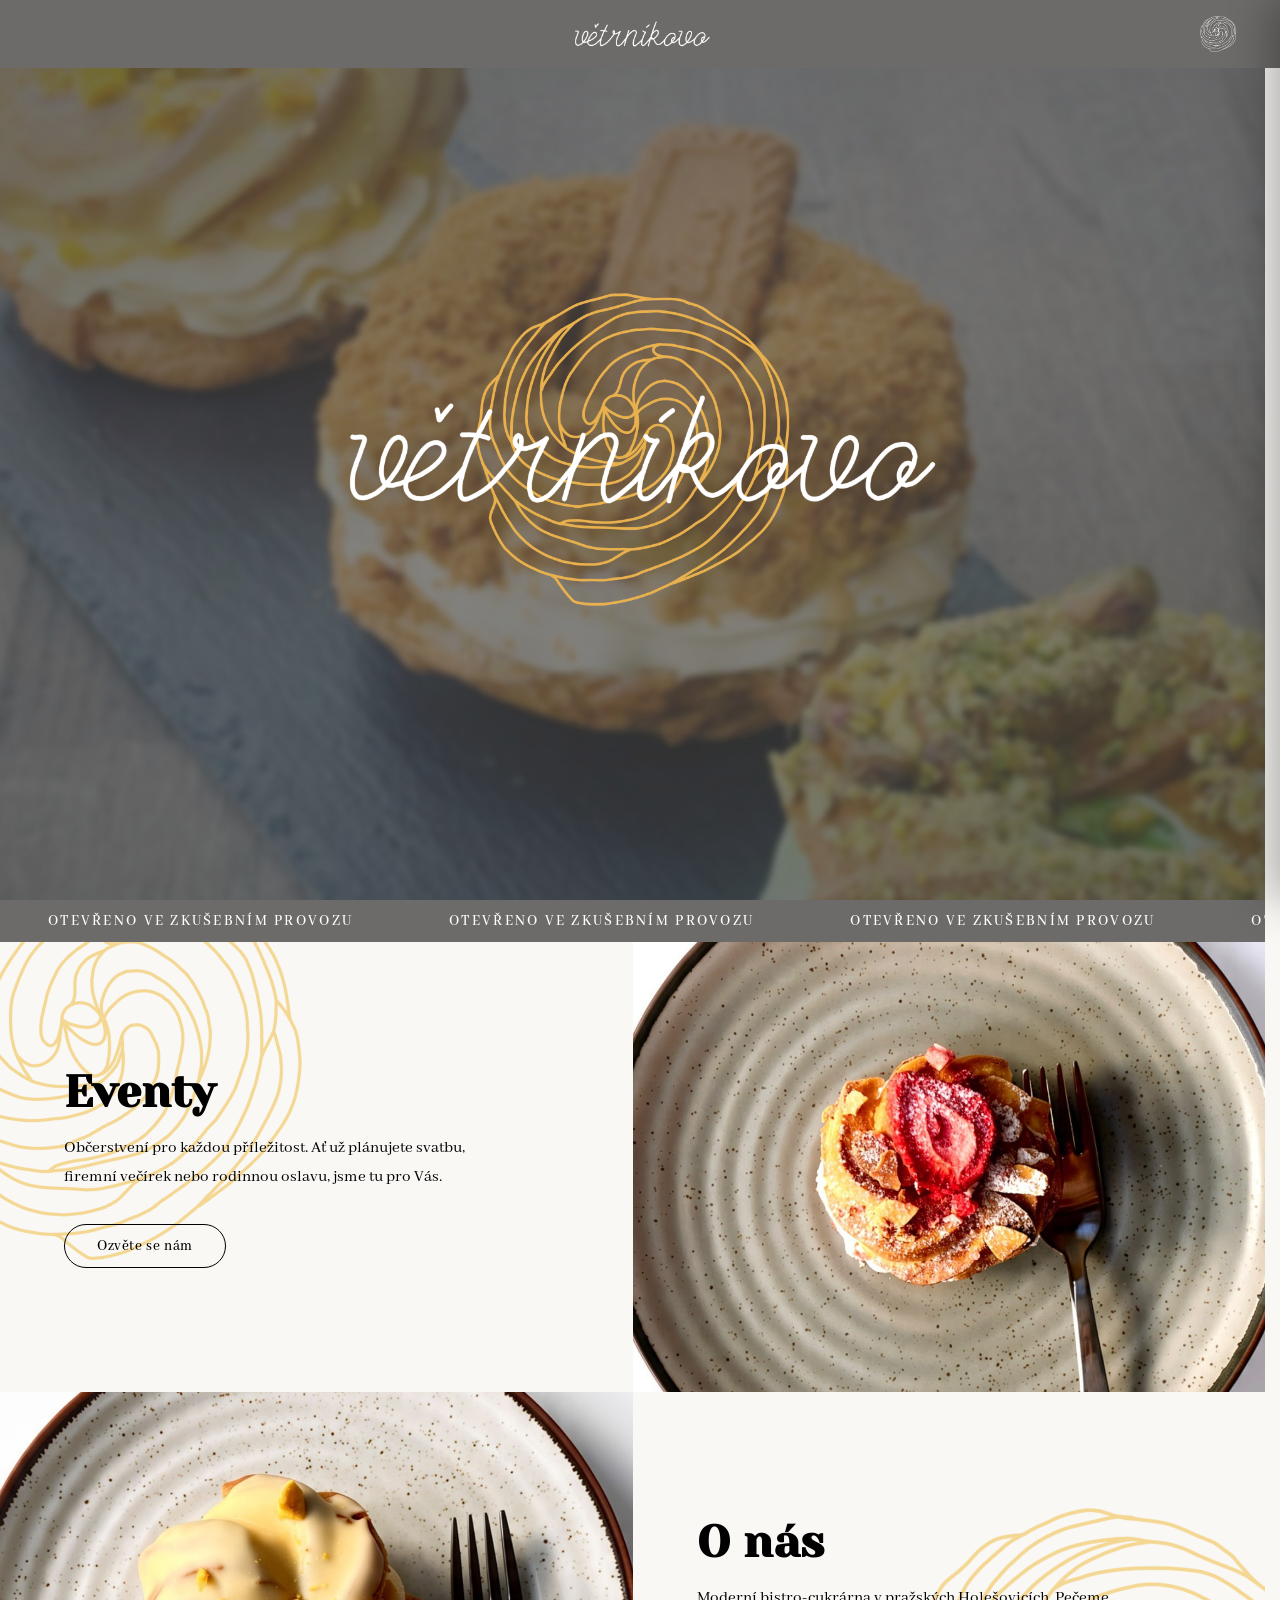
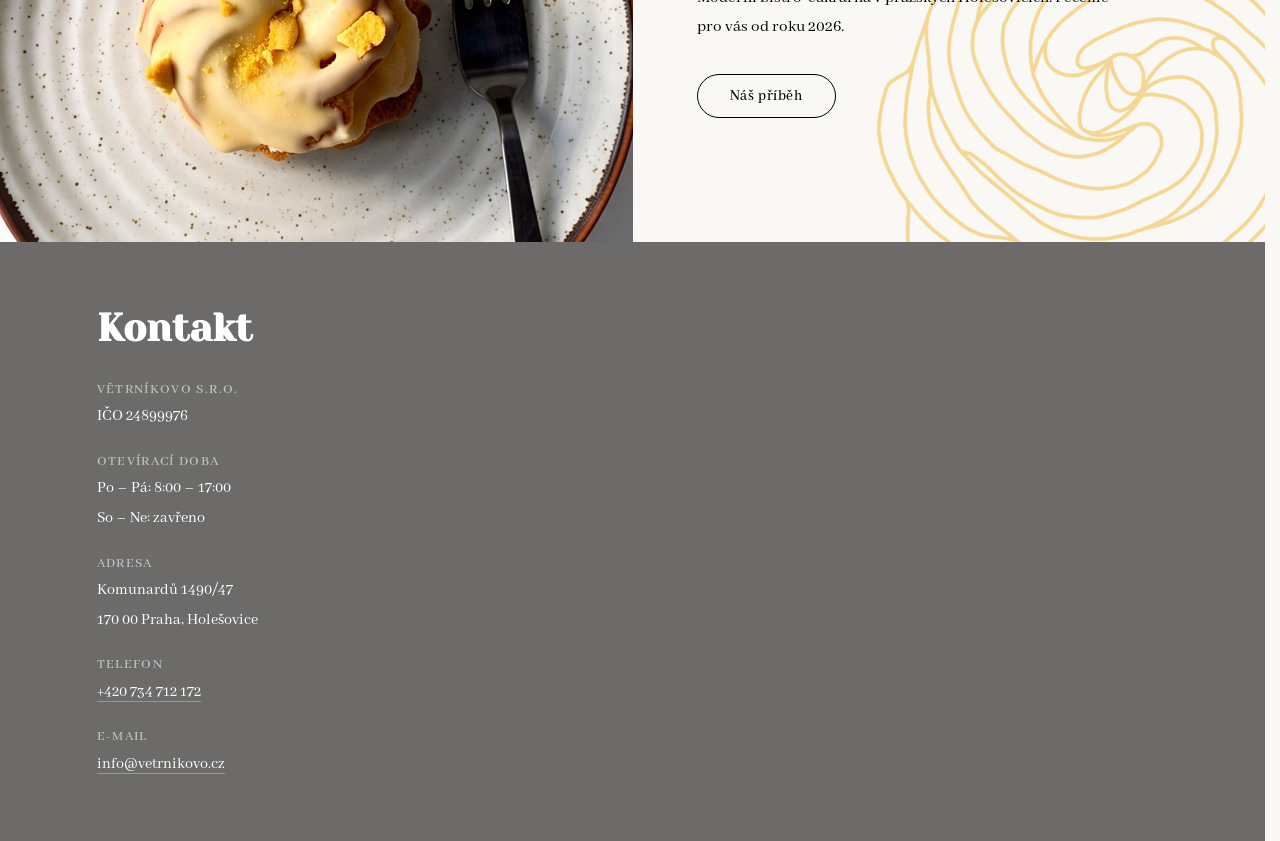
==== commit 4f96fd11: "fotky index ořez" ====
--- a/index.html
+++ b/index.html
@@ -139,13 +139,13 @@
                 <a href="#kontakt" class="duo-section__btn">Ozvěte se nám</a>
             </div>
             <div class="duo-section__image">
-                <img src="photos/gallery/01-nabídka/01-větrník-jahoda.jpeg" alt="Eventy" loading="lazy">
+                <img src="photos/01-větrník-jahoda.jpeg" alt="Eventy" loading="lazy">
             </div>
         </div>
         <!-- Row 2: Image left, Text right -->
         <div class="duo-section__row duo-section__row--reversed">
             <div class="duo-section__image">
-                <img src="photos/gallery/01-nabídka/02-větrník-mango.jpeg" alt="O nás" loading="lazy">
+                <img src="photos/02-větrník-mango.jpeg" alt="O nás" loading="lazy">
             </div>
             <div class="duo-section__text">
                 <img src="photos/logo-yellow-light.png" alt="" class="duo-section__bg-logo duo-section__bg-logo--onas"
